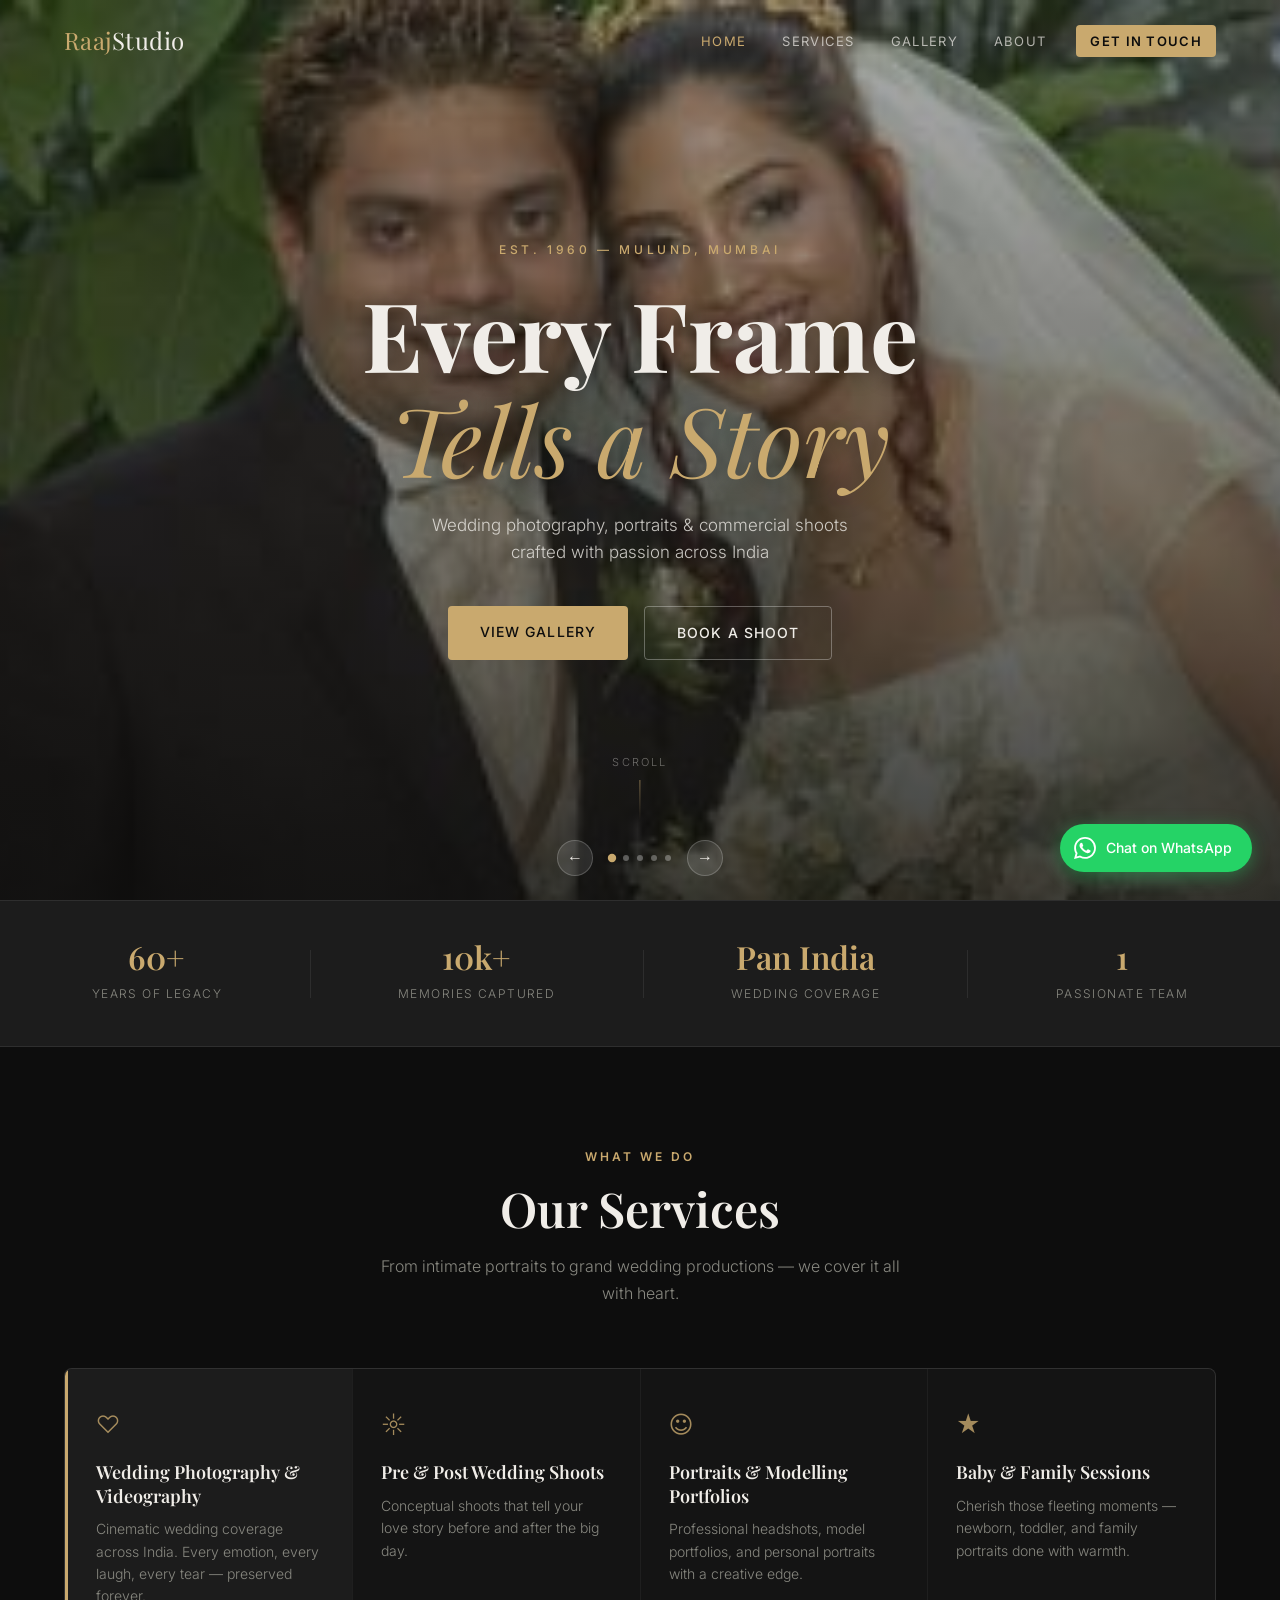
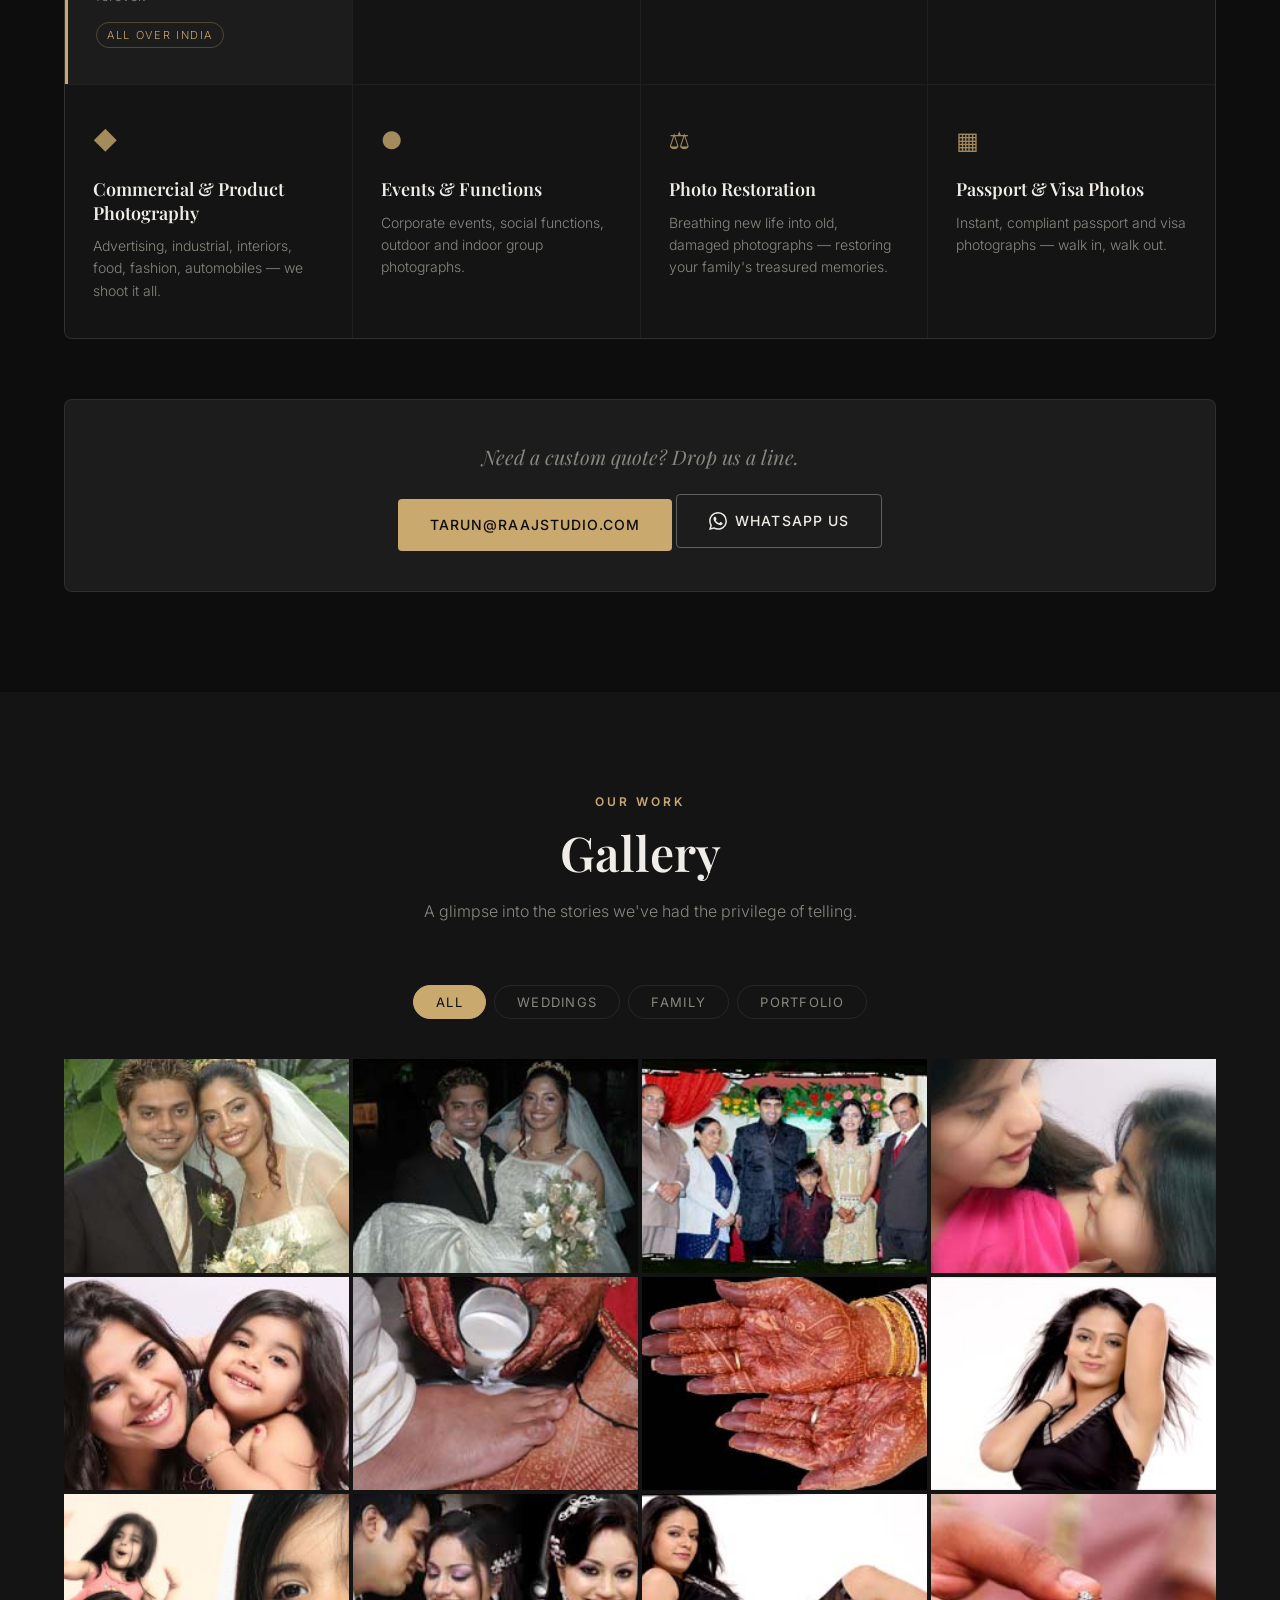
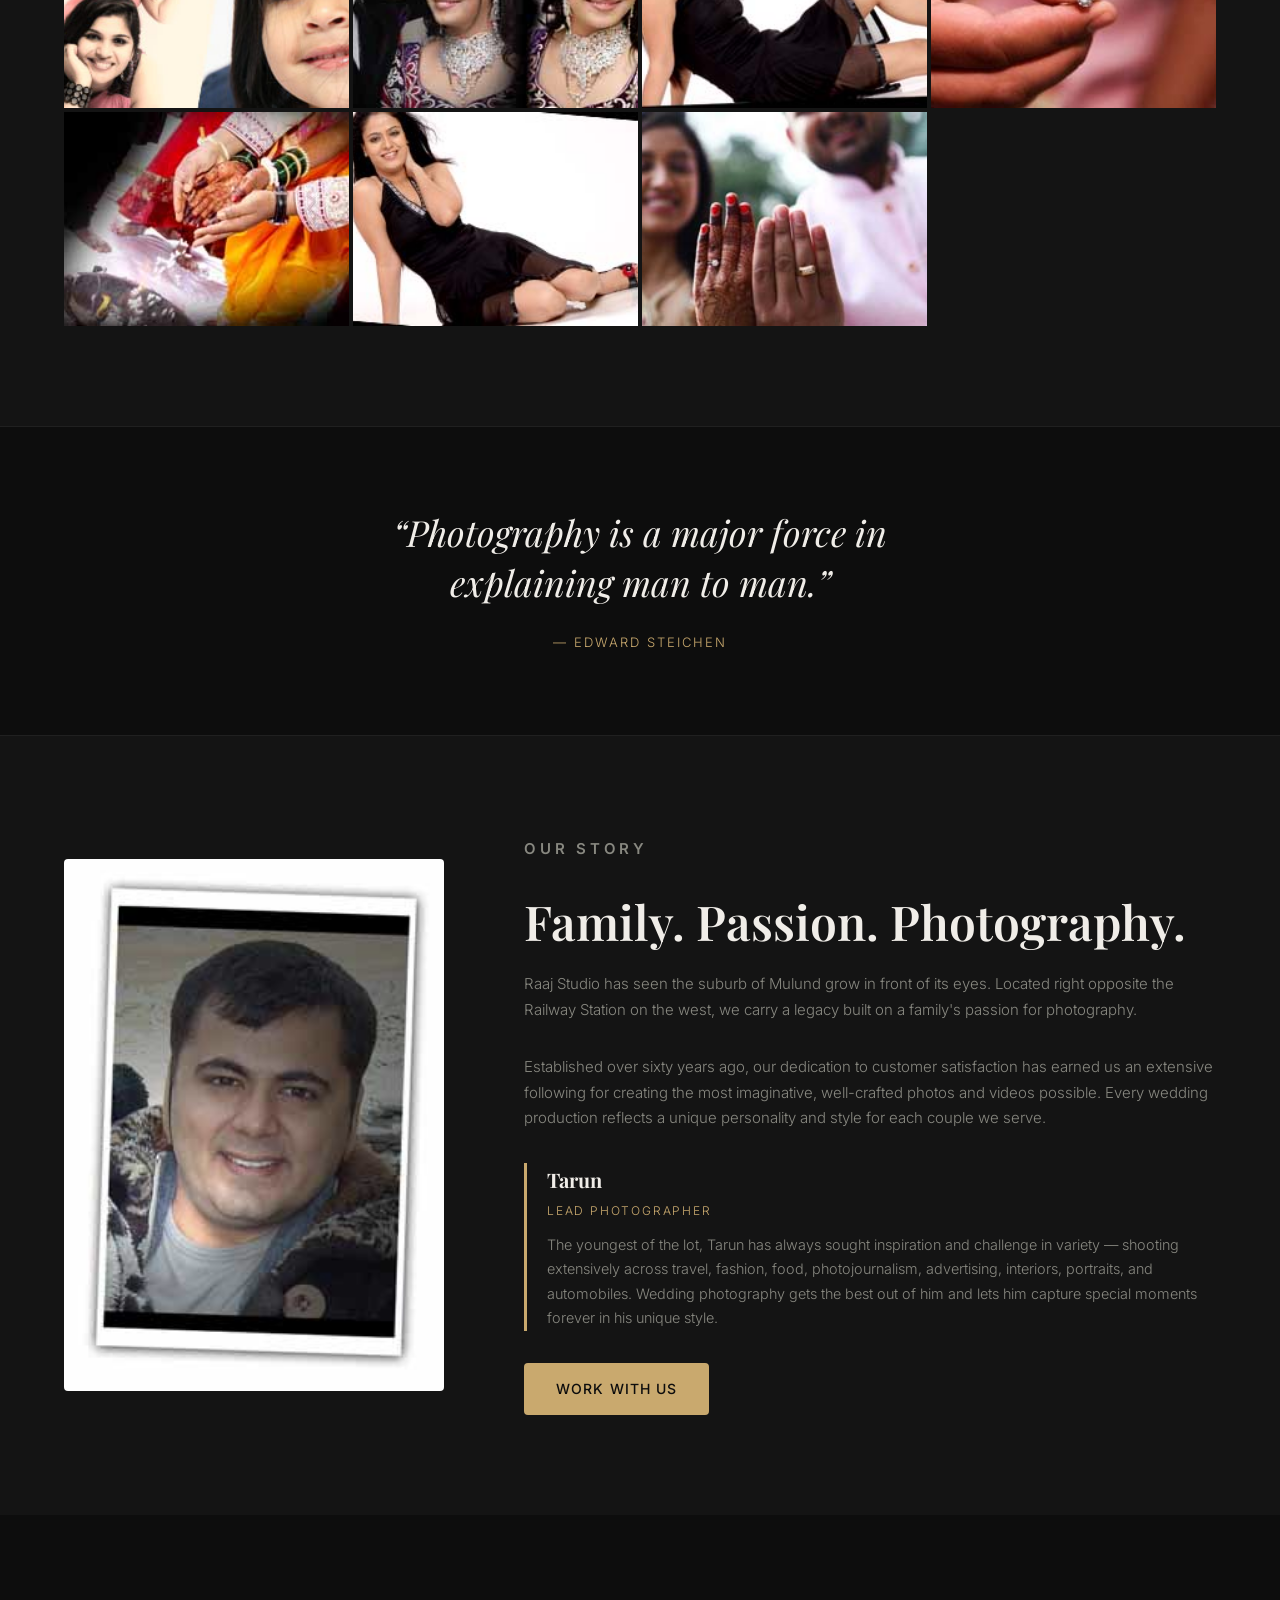
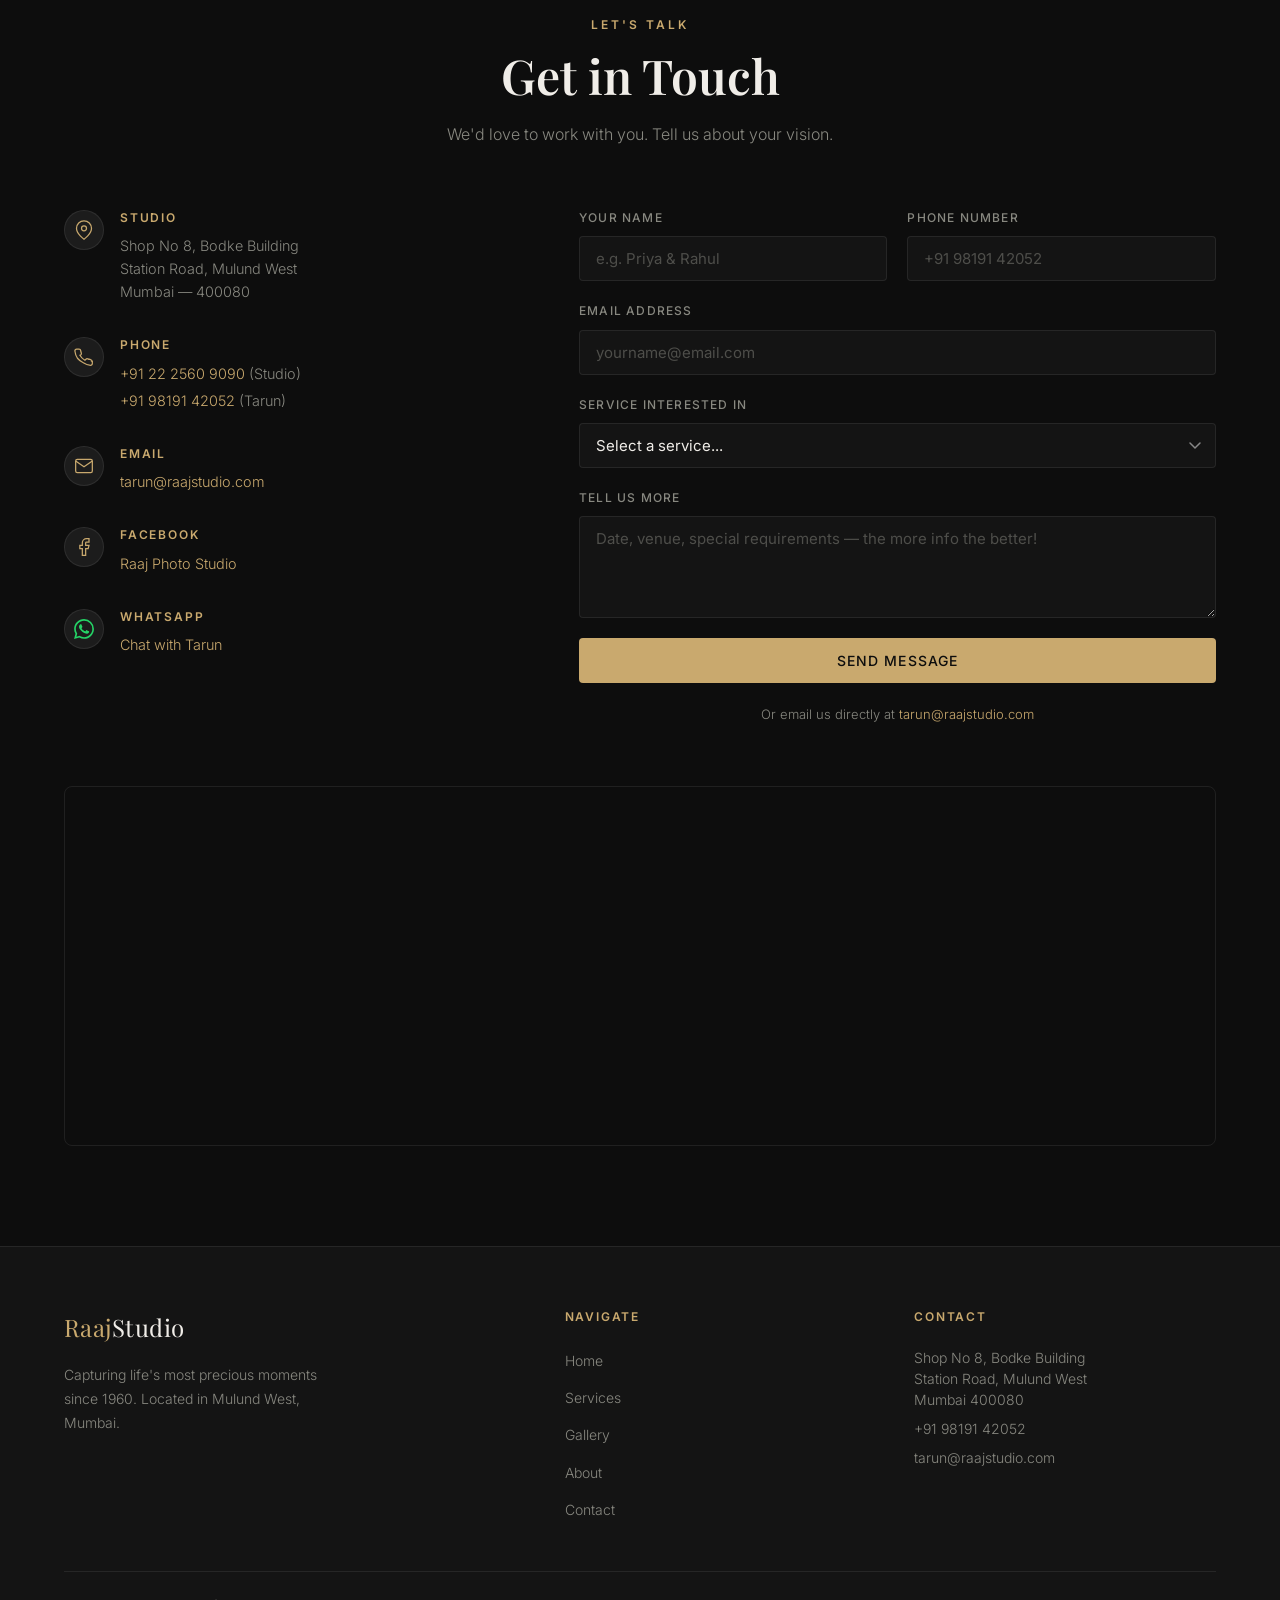
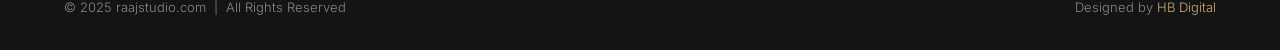
==== index.html @ b0e2dbf6 "Initial commit" ====
<!DOCTYPE html>
<html lang="en">
<head>
  <meta charset="UTF-8">
  <meta name="viewport" content="width=device-width, initial-scale=1.0">
  <title>Raaj Studio — Photography & Videography, Mumbai</title>
  <meta name="description" content="Raaj Photo Studio — Mumbai's trusted photography studio since 1960. Wedding photography, portraits, commercial shoots, and more. Located in Mulund West.">
  <link rel="preconnect" href="https://fonts.googleapis.com">
  <link rel="preconnect" href="https://fonts.gstatic.com" crossorigin>
  <link href="https://fonts.googleapis.com/css2?family=Playfair+Display:ital,wght@0,400;0,600;0,700;1,400&family=Inter:wght@300;400;500;600&display=swap" rel="stylesheet">
  <link rel="stylesheet" href="style.css">
  <style>
    .wa-float {
      position: fixed;
      bottom: 28px;
      right: 28px;
      z-index: 9999;
      display: flex;
      align-items: center;
      gap: 10px;
      background: #25D366;
      color: #fff;
      text-decoration: none;
      border-radius: 50px;
      padding: 12px 20px 12px 14px;
      box-shadow: 0 4px 18px rgba(37,211,102,0.4);
      font-family: 'Inter', sans-serif;
      font-size: 14px;
      font-weight: 500;
      transition: transform 0.2s ease, box-shadow 0.2s ease;
    }
    .wa-float:hover {
      transform: translateY(-3px);
      box-shadow: 0 8px 24px rgba(37,211,102,0.5);
      color: #fff;
    }
    .wa-float svg { flex-shrink: 0; }
    @media (max-width: 480px) {
      .wa-float span { display: none; }
      .wa-float { padding: 14px; border-radius: 50%; }
    }
  </style>
</head>
<body>

  <!-- NAV -->
  <nav id="navbar">
    <div class="nav-inner">
      <a href="#home" class="nav-logo">
        <span class="logo-raaj">Raaj</span><span class="logo-studio">Studio</span>
      </a>
      <button class="nav-toggle" id="navToggle" aria-label="Toggle menu">
        <span></span><span></span><span></span>
      </button>
      <ul class="nav-links" id="navLinks">
        <li><a href="#home" class="nav-link">Home</a></li>
        <li><a href="#services" class="nav-link">Services</a></li>
        <li><a href="#gallery" class="nav-link">Gallery</a></li>
        <li><a href="#about" class="nav-link">About</a></li>
        <li><a href="#contact" class="nav-link nav-cta">Get in Touch</a></li>
      </ul>
    </div>
  </nav>

  <!-- HERO -->
  <section id="home" class="hero">
    <div class="hero-slides">
      <div class="hero-slide active" style="background-image: url('./images/pics/w1.jpg')"></div>
      <div class="hero-slide" style="background-image: url('./images/pics/w4.jpg')"></div>
      <div class="hero-slide" style="background-image: url('./images/pics/w7.jpg')"></div>
      <div class="hero-slide" style="background-image: url('./images/pics/f1.jpg')"></div>
      <div class="hero-slide" style="background-image: url('./images/pics/p1.jpg')"></div>
    </div>
    <div class="hero-overlay"></div>
    <div class="hero-content">
      <p class="hero-tagline">Est. 1960 &mdash; Mulund, Mumbai</p>
      <h1 class="hero-title">Every Frame<br><em>Tells a Story</em></h1>
      <p class="hero-sub">Wedding photography, portraits &amp; commercial shoots<br>crafted with passion across India</p>
      <div class="hero-actions">
        <a href="#gallery" class="btn btn-primary">View Gallery</a>
        <a href="https://wa.me/919819142052?text=Hi%20Raaj%20Studio!%20I%27d%20like%20to%20book%20a%20shoot." class="btn btn-outline" target="_blank" rel="noopener">Book a Shoot</a>
      </div>
    </div>
    <div class="hero-scroll-hint">
      <span>Scroll</span>
      <div class="scroll-line"></div>
    </div>
    <div class="hero-nav">
      <button class="hero-prev" id="heroPrev" aria-label="Previous slide">&#8592;</button>
      <div class="hero-dots" id="heroDots"></div>
      <button class="hero-next" id="heroNext" aria-label="Next slide">&#8594;</button>
    </div>
  </section>

  <!-- INTRO STRIP -->
  <section class="intro-strip">
    <div class="container">
      <div class="intro-grid">
        <div class="intro-stat">
          <span class="stat-num">60+</span>
          <span class="stat-label">Years of Legacy</span>
        </div>
        <div class="intro-divider"></div>
        <div class="intro-stat">
          <span class="stat-num">10k+</span>
          <span class="stat-label">Memories Captured</span>
        </div>
        <div class="intro-divider"></div>
        <div class="intro-stat">
          <span class="stat-num">Pan India</span>
          <span class="stat-label">Wedding Coverage</span>
        </div>
        <div class="intro-divider"></div>
        <div class="intro-stat">
          <span class="stat-num">1</span>
          <span class="stat-label">Passionate Team</span>
        </div>
      </div>
    </div>
  </section>

  <!-- SERVICES -->
  <section id="services" class="section services">
    <div class="container">
      <div class="section-header">
        <p class="section-eyebrow">What We Do</p>
        <h2 class="section-title">Our Services</h2>
        <p class="section-sub">From intimate portraits to grand wedding productions — we cover it all with heart.</p>
      </div>
      <div class="services-grid">
        <div class="service-card featured">
          <div class="service-icon">&#9825;</div>
          <h3>Wedding Photography &amp; Videography</h3>
          <p>Cinematic wedding coverage across India. Every emotion, every laugh, every tear — preserved forever.</p>
          <span class="service-tag">All over India</span>
        </div>
        <div class="service-card">
          <div class="service-icon">&#9788;</div>
          <h3>Pre &amp; Post Wedding Shoots</h3>
          <p>Conceptual shoots that tell your love story before and after the big day.</p>
        </div>
        <div class="service-card">
          <div class="service-icon">&#9786;</div>
          <h3>Portraits &amp; Modelling Portfolios</h3>
          <p>Professional headshots, model portfolios, and personal portraits with a creative edge.</p>
        </div>
        <div class="service-card">
          <div class="service-icon">&#9733;</div>
          <h3>Baby &amp; Family Sessions</h3>
          <p>Cherish those fleeting moments — newborn, toddler, and family portraits done with warmth.</p>
        </div>
        <div class="service-card">
          <div class="service-icon">&#9670;</div>
          <h3>Commercial &amp; Product Photography</h3>
          <p>Advertising, industrial, interiors, food, fashion, automobiles — we shoot it all.</p>
        </div>
        <div class="service-card">
          <div class="service-icon">&#9679;</div>
          <h3>Events &amp; Functions</h3>
          <p>Corporate events, social functions, outdoor and indoor group photographs.</p>
        </div>
        <div class="service-card">
          <div class="service-icon">&#9878;</div>
          <h3>Photo Restoration</h3>
          <p>Breathing new life into old, damaged photographs — restoring your family's treasured memories.</p>
        </div>
        <div class="service-card">
          <div class="service-icon">&#9638;</div>
          <h3>Passport &amp; Visa Photos</h3>
          <p>Instant, compliant passport and visa photographs — walk in, walk out.</p>
        </div>
      </div>
      <div class="services-cta">
        <p>Need a custom quote? Drop us a line.</p>
        <a href="mailto:tarun@raajstudio.com" class="btn btn-primary">tarun@raajstudio.com</a>
        <a href="https://wa.me/919819142052?text=Hi%20Raaj%20Studio!%20I%27d%20like%20to%20enquire%20about%20your%20photography%20services." class="btn btn-outline" target="_blank" rel="noopener" style="display:inline-flex;align-items:center;gap:8px;">
          <svg width="18" height="18" viewBox="0 0 24 24" fill="currentColor"><path d="M17.472 14.382c-.297-.149-1.758-.867-2.03-.967-.273-.099-.471-.148-.67.15-.197.297-.767.966-.94 1.164-.173.199-.347.223-.644.075-.297-.15-1.255-.463-2.39-1.475-.883-.788-1.48-1.761-1.653-2.059-.173-.297-.018-.458.13-.606.134-.133.298-.347.446-.52.149-.174.198-.298.298-.497.099-.198.05-.371-.025-.52-.075-.149-.669-1.612-.916-2.207-.242-.579-.487-.5-.669-.51-.173-.008-.371-.01-.57-.01-.198 0-.52.074-.792.372-.272.297-1.04 1.016-1.04 2.479 0 1.462 1.065 2.875 1.213 3.074.149.198 2.096 3.2 5.077 4.487.709.306 1.262.489 1.694.625.712.227 1.36.195 1.871.118.571-.085 1.758-.719 2.006-1.413.248-.694.248-1.289.173-1.413-.074-.124-.272-.198-.57-.347m-5.421 7.403h-.004a9.87 9.87 0 0 1-5.031-1.378l-.361-.214-3.741.982.998-3.648-.235-.374a9.86 9.86 0 0 1-1.51-5.26c.001-5.45 4.436-9.884 9.888-9.884 2.64 0 5.122 1.03 6.988 2.898a9.825 9.825 0 0 1 2.893 6.994c-.003 5.45-4.437 9.884-9.885 9.884m8.413-18.297A11.815 11.815 0 0 0 12.05 0C5.495 0 .16 5.335.157 11.892c0 2.096.547 4.142 1.588 5.945L.057 24l6.305-1.654a11.882 11.882 0 0 0 5.683 1.448h.005c6.554 0 11.89-5.335 11.893-11.893a11.821 11.821 0 0 0-3.48-8.413Z"/></svg>
          WhatsApp Us
        </a>
      </div>
    </div>
  </section>

  <!-- GALLERY -->
  <section id="gallery" class="section gallery">
    <div class="container">
      <div class="section-header">
        <p class="section-eyebrow">Our Work</p>
        <h2 class="section-title">Gallery</h2>
        <p class="section-sub">A glimpse into the stories we've had the privilege of telling.</p>
      </div>
      <div class="gallery-filters">
        <button class="filter-btn active" data-filter="all">All</button>
        <button class="filter-btn" data-filter="wedding">Weddings</button>
        <button class="filter-btn" data-filter="family">Family</button>
        <button class="filter-btn" data-filter="portfolio">Portfolio</button>
      </div>
      <div class="gallery-grid" id="galleryGrid">
        <div class="gallery-item" data-category="wedding">
          <img src="./images/pics/w1.jpg" alt="Wedding Photography" loading="lazy">
          <div class="gallery-overlay"><span>Wedding Photography</span></div>
        </div>
        <div class="gallery-item" data-category="wedding">
          <img src="./images/pics/w2.jpg" alt="Wedding Photography" loading="lazy">
          <div class="gallery-overlay"><span>Wedding Photography</span></div>
        </div>
        <div class="gallery-item" data-category="wedding">
          <img src="./images/pics/w3.jpg" alt="Wedding Photography" loading="lazy">
          <div class="gallery-overlay"><span>Wedding Photography</span></div>
        </div>
        <div class="gallery-item" data-category="family">
          <img src="./images/pics/f1.jpg" alt="Family Session" loading="lazy">
          <div class="gallery-overlay"><span>Family Session</span></div>
        </div>
        <div class="gallery-item" data-category="family">
          <img src="./images/pics/f2.jpg" alt="Family Session" loading="lazy">
          <div class="gallery-overlay"><span>Family Session</span></div>
        </div>
        <div class="gallery-item" data-category="wedding">
          <img src="./images/pics/w4.jpg" alt="Wedding Photography" loading="lazy">
          <div class="gallery-overlay"><span>Wedding Photography</span></div>
        </div>
        <div class="gallery-item" data-category="wedding">
          <img src="./images/pics/w5.jpg" alt="Wedding Photography" loading="lazy">
          <div class="gallery-overlay"><span>Wedding Photography</span></div>
        </div>
        <div class="gallery-item" data-category="portfolio">
          <img src="./images/pics/p1.jpg" alt="Portfolio" loading="lazy">
          <div class="gallery-overlay"><span>Portfolio</span></div>
        </div>
        <div class="gallery-item" data-category="family">
          <img src="./images/pics/f3.jpg" alt="Family Session" loading="lazy">
          <div class="gallery-overlay"><span>Family Session</span></div>
        </div>
        <div class="gallery-item" data-category="wedding">
          <img src="./images/pics/w6.jpg" alt="Wedding Photography" loading="lazy">
          <div class="gallery-overlay"><span>Wedding Photography</span></div>
        </div>
        <div class="gallery-item" data-category="portfolio">
          <img src="./images/pics/p2.jpg" alt="Portfolio" loading="lazy">
          <div class="gallery-overlay"><span>Portfolio</span></div>
        </div>
        <div class="gallery-item" data-category="wedding">
          <img src="./images/pics/w7.jpg" alt="Wedding Photography" loading="lazy">
          <div class="gallery-overlay"><span>Wedding Photography</span></div>
        </div>
        <div class="gallery-item" data-category="wedding">
          <img src="./images/pics/w8.jpg" alt="Wedding Photography" loading="lazy">
          <div class="gallery-overlay"><span>Wedding Photography</span></div>
        </div>
        <div class="gallery-item" data-category="portfolio">
          <img src="./images/pics/p3.jpg" alt="Portfolio" loading="lazy">
          <div class="gallery-overlay"><span>Portfolio</span></div>
        </div>
        <div class="gallery-item" data-category="wedding">
          <img src="./images/pics/w9.jpg" alt="Wedding Photography" loading="lazy">
          <div class="gallery-overlay"><span>Wedding Photography</span></div>
        </div>
      </div>
    </div>
  </section>

  <!-- QUOTE BANNER -->
  <section class="quote-banner">
    <div class="container">
      <blockquote>
        <p>&ldquo;Photography is a major force in explaining man to man.&rdquo;</p>
        <cite>&mdash; Edward Steichen</cite>
      </blockquote>
    </div>
  </section>

  <!-- ABOUT -->
  <section id="about" class="section about">
    <div class="container">
      <div class="about-grid">
        <div class="about-image-wrap">
          <img src="./images/tarun.jpg" alt="Tarun — Photographer at Raaj Studio" class="about-photo">
         <!-- <div class="about-badge">Since 1960</div> -->
        </div>
        <div class="about-content">
          <p class="section-eyebrow">Our Story</p>
          <h2 class="section-title">Family. Passion. Photography.</h2>
          <p class="about-lead">Raaj Studio has seen the suburb of Mulund grow in front of its eyes. Located right opposite the Railway Station on the west, we carry a legacy built on a family's passion for photography.</p>
          <p>Established over sixty years ago, our dedication to customer satisfaction has earned us an extensive following for creating the most imaginative, well-crafted photos and videos possible. Every wedding production reflects a unique personality and style for each couple we serve.</p>
          <div class="about-person">
            <h3>Tarun</h3>
            <p class="about-role">Lead Photographer</p>
            <p>The youngest of the lot, Tarun has always sought inspiration and challenge in variety — shooting extensively across travel, fashion, food, photojournalism, advertising, interiors, portraits, and automobiles. Wedding photography gets the best out of him and lets him capture special moments forever in his unique style.</p>
          </div>
          <a href="#contact" class="btn btn-primary">Work With Us</a>
        </div>
      </div>
    </div>
  </section>

  <!-- CONTACT -->
  <section id="contact" class="section contact">
    <div class="container">
      <div class="section-header">
        <p class="section-eyebrow">Let's Talk</p>
        <h2 class="section-title">Get in Touch</h2>
        <p class="section-sub">We'd love to work with you. Tell us about your vision.</p>
      </div>
      <div class="contact-grid">
        <div class="contact-info">
          <div class="contact-item">
            <div class="contact-icon">
              <svg width="20" height="20" viewBox="0 0 24 24" fill="none" stroke="currentColor" stroke-width="1.5"><path d="M21 10c0 7-9 13-9 13s-9-6-9-13a9 9 0 0 1 18 0z"/><circle cx="12" cy="10" r="3"/></svg>
            </div>
            <div>
              <h4>Studio</h4>
              <p>Shop No 8, Bodke Building<br>Station Road, Mulund West<br>Mumbai &mdash; 400080</p>
            </div>
          </div>
          <div class="contact-item">
            <div class="contact-icon">
              <svg width="20" height="20" viewBox="0 0 24 24" fill="none" stroke="currentColor" stroke-width="1.5"><path d="M22 16.92v3a2 2 0 0 1-2.18 2 19.79 19.79 0 0 1-8.63-3.07A19.5 19.5 0 0 1 4.14 13.5a19.79 19.79 0 0 1-3.07-8.67A2 2 0 0 1 3.05 2.69h3a2 2 0 0 1 2 1.72 12.84 12.84 0 0 0 .7 2.81 2 2 0 0 1-.45 2.11L7.09 9.91a16 16 0 0 0 6 6l1.27-1.27a2 2 0 0 1 2.11-.45 12.84 12.84 0 0 0 2.81.7A2 2 0 0 1 21 16.92z"/></svg>
            </div>
            <div>
              <h4>Phone</h4>
              <p><a href="tel:+912225609090">+91 22 2560 9090</a> (Studio)</p>
              <p><a href="tel:+919819142052">+91 98191 42052</a> (Tarun)</p>
            </div>
          </div>
          <div class="contact-item">
            <div class="contact-icon">
              <svg width="20" height="20" viewBox="0 0 24 24" fill="none" stroke="currentColor" stroke-width="1.5"><path d="M4 4h16c1.1 0 2 .9 2 2v12c0 1.1-.9 2-2 2H4c-1.1 0-2-.9-2-2V6c0-1.1.9-2 2-2z"/><polyline points="22,6 12,13 2,6"/></svg>
            </div>
            <div>
              <h4>Email</h4>
              <p><a href="mailto:tarun@raajstudio.com">tarun@raajstudio.com</a></p>
            </div>
          </div>
          <div class="contact-item">
            <div class="contact-icon">
              <svg width="20" height="20" viewBox="0 0 24 24" fill="none" stroke="currentColor" stroke-width="1.5"><path d="M18 2h-3a5 5 0 0 0-5 5v3H7v4h3v8h4v-8h3l1-4h-4V7a1 1 0 0 1 1-1h3z"/></svg>
            </div>
            <div>
              <h4>Facebook</h4>
              <p><a href="https://www.facebook.com/pages/Raaj-Photo-Studio/147348845333962" target="_blank" rel="noopener">Raaj Photo Studio</a></p>
            </div>
          </div>
          <div class="contact-item">
            <div class="contact-icon">
              <svg width="20" height="20" viewBox="0 0 24 24" fill="#25D366"><path d="M17.472 14.382c-.297-.149-1.758-.867-2.03-.967-.273-.099-.471-.148-.67.15-.197.297-.767.966-.94 1.164-.173.199-.347.223-.644.075-.297-.15-1.255-.463-2.39-1.475-.883-.788-1.48-1.761-1.653-2.059-.173-.297-.018-.458.13-.606.134-.133.298-.347.446-.52.149-.174.198-.298.298-.497.099-.198.05-.371-.025-.52-.075-.149-.669-1.612-.916-2.207-.242-.579-.487-.5-.669-.51-.173-.008-.371-.01-.57-.01-.198 0-.52.074-.792.372-.272.297-1.04 1.016-1.04 2.479 0 1.462 1.065 2.875 1.213 3.074.149.198 2.096 3.2 5.077 4.487.709.306 1.262.489 1.694.625.712.227 1.36.195 1.871.118.571-.085 1.758-.719 2.006-1.413.248-.694.248-1.289.173-1.413-.074-.124-.272-.198-.57-.347m-5.421 7.403h-.004a9.87 9.87 0 0 1-5.031-1.378l-.361-.214-3.741.982.998-3.648-.235-.374a9.86 9.86 0 0 1-1.51-5.26c.001-5.45 4.436-9.884 9.888-9.884 2.64 0 5.122 1.03 6.988 2.898a9.825 9.825 0 0 1 2.893 6.994c-.003 5.45-4.437 9.884-9.885 9.884m8.413-18.297A11.815 11.815 0 0 0 12.05 0C5.495 0 .16 5.335.157 11.892c0 2.096.547 4.142 1.588 5.945L.057 24l6.305-1.654a11.882 11.882 0 0 0 5.683 1.448h.005c6.554 0 11.89-5.335 11.893-11.893a11.821 11.821 0 0 0-3.48-8.413Z"/></svg>
            </div>
            <div>
              <h4>WhatsApp</h4>
              <p><a href="https://wa.me/919819142052?text=Hi%20Raaj%20Studio!%20I%27d%20like%20to%20enquire%20about%20your%20photography%20services." target="_blank" rel="noopener">Chat with Tarun</a></p>
            </div>
          </div>
        </div>
        <div class="contact-form-wrap">
          <form class="contact-form" id="contactForm" action="https://formspree.io/f/xqeyjlkl" method="POST">
            <div class="form-row">
              <div class="form-group">
                <label for="name">Your Name</label>
                <input type="text" id="name" name="name" placeholder="e.g. Priya &amp; Rahul" required>
              </div>
              <div class="form-group">
                <label for="phone">Phone Number</label>
                <input type="tel" id="phone" name="phone" placeholder="+91 98191 42052">
              </div>
            </div>
            <div class="form-group">
              <label for="email">Email Address</label>
              <input type="email" id="email" name="email" placeholder="yourname@email.com" required>
            </div>
            <div class="form-group">
              <label for="service">Service Interested In</label>
              <select id="service" name="service">
                <option value="">Select a service...</option>
                <option>Wedding Photography &amp; Videography</option>
                <option>Pre / Post Wedding Shoot</option>
                <option>Portraits &amp; Modelling Portfolio</option>
                <option>Baby &amp; Family Session</option>
                <option>Commercial / Product Photography</option>
                <option>Event &amp; Function Photography</option>
                <option>Photo Restoration</option>
                <option>Passport &amp; Visa Photos</option>
                <option>Other</option>
              </select>
            </div>
            <div class="form-group">
              <label for="message">Tell Us More</label>
              <textarea id="message" name="message" rows="4" placeholder="Date, venue, special requirements — the more info the better!"></textarea>
            </div>
            <button type="submit" class="btn btn-primary btn-full">Send Message</button>
            <p class="form-note">Or email us directly at <a href="mailto:tarun@raajstudio.com">tarun@raajstudio.com</a></p>
          </form>
        </div>
      </div>
      <div class="map-wrap">
        <iframe
          title="Raaj Photo Studio Location"
          src="https://maps.google.com/maps?q=Raaj+Photo+Studio,+Mulund+West,+Mumbai&output=embed"
          width="100%" height="350" style="border:0;" allowfullscreen="" loading="lazy">
        </iframe>
      </div>
    </div>
  </section>

  <!-- FOOTER -->
  <footer class="footer">
    <div class="container">
      <div class="footer-grid">
        <div class="footer-brand">
          <a href="#home" class="nav-logo">
            <span class="logo-raaj">Raaj</span><span class="logo-studio">Studio</span>
          </a>
          <p>Capturing life's most precious moments since 1960. Located in Mulund West, Mumbai.</p>
        </div>
        <div class="footer-links">
          <h4>Navigate</h4>
          <ul>
            <li><a href="#home">Home</a></li>
            <li><a href="#services">Services</a></li>
            <li><a href="#gallery">Gallery</a></li>
            <li><a href="#about">About</a></li>
            <li><a href="#contact">Contact</a></li>
          </ul>
        </div>
        <div class="footer-contact">
          <h4>Contact</h4>
          <p>Shop No 8, Bodke Building<br>Station Road, Mulund West<br>Mumbai 400080</p>
          <p><a href="tel:+919819142052">+91 98191 42052</a></p>
          <p><a href="mailto:tarun@raajstudio.com">tarun@raajstudio.com</a></p>
        </div>
      </div>
      <div class="footer-bottom">
        <p>&copy; 2025 raajstudio.com &nbsp;|&nbsp; All Rights Reserved</p>
        <p>Designed by <a href="https://hbdigital.in" target="_blank" rel="noopener">HB Digital</a></p>
      </div>
    </div>
  </footer>

  <!-- LIGHTBOX -->
  <div class="lightbox" id="lightbox">
    <button class="lightbox-close" id="lightboxClose">&times;</button>
    <button class="lightbox-prev" id="lightboxPrev">&#8592;</button>
    <button class="lightbox-next" id="lightboxNext">&#8594;</button>
    <div class="lightbox-content">
      <img src="" alt="" id="lightboxImg">
      <p class="lightbox-caption" id="lightboxCaption"></p>
    </div>
  </div>

  <!-- WHATSAPP FLOAT -->
  <a href="https://wa.me/919819142052?text=Hi%20Raaj%20Studio!%20I%27d%20like%20to%20enquire%20about%20your%20photography%20services." class="wa-float" target="_blank" rel="noopener" aria-label="Chat on WhatsApp">
    <svg width="22" height="22" viewBox="0 0 24 24" fill="white"><path d="M17.472 14.382c-.297-.149-1.758-.867-2.03-.967-.273-.099-.471-.148-.67.15-.197.297-.767.966-.94 1.164-.173.199-.347.223-.644.075-.297-.15-1.255-.463-2.39-1.475-.883-.788-1.48-1.761-1.653-2.059-.173-.297-.018-.458.13-.606.134-.133.298-.347.446-.52.149-.174.198-.298.298-.497.099-.198.05-.371-.025-.52-.075-.149-.669-1.612-.916-2.207-.242-.579-.487-.5-.669-.51-.173-.008-.371-.01-.57-.01-.198 0-.52.074-.792.372-.272.297-1.04 1.016-1.04 2.479 0 1.462 1.065 2.875 1.213 3.074.149.198 2.096 3.2 5.077 4.487.709.306 1.262.489 1.694.625.712.227 1.36.195 1.871.118.571-.085 1.758-.719 2.006-1.413.248-.694.248-1.289.173-1.413-.074-.124-.272-.198-.57-.347m-5.421 7.403h-.004a9.87 9.87 0 0 1-5.031-1.378l-.361-.214-3.741.982.998-3.648-.235-.374a9.86 9.86 0 0 1-1.51-5.26c.001-5.45 4.436-9.884 9.888-9.884 2.64 0 5.122 1.03 6.988 2.898a9.825 9.825 0 0 1 2.893 6.994c-.003 5.45-4.437 9.884-9.885 9.884m8.413-18.297A11.815 11.815 0 0 0 12.05 0C5.495 0 .16 5.335.157 11.892c0 2.096.547 4.142 1.588 5.945L.057 24l6.305-1.654a11.882 11.882 0 0 0 5.683 1.448h.005c6.554 0 11.89-5.335 11.893-11.893a11.821 11.821 0 0 0-3.48-8.413Z"/></svg>
    <span>Chat on WhatsApp</span>
  </a>

  <script src="script.js"></script>
</body>
</html>
---- style.css ----
/* ============================================================
   RAAJ STUDIO — Redesign 2025
   Dark elegant theme with warm gold accents
   ============================================================ */

/* --- Reset & Base --- */
*, *::before, *::after { box-sizing: border-box; margin: 0; padding: 0; }

:root {
  --bg:        #0d0d0d;
  --bg2:       #141414;
  --bg3:       #1c1c1c;
  --gold:      #c9a96e;
  --gold-light:#e0c48a;
  --text:      #f0ede8;
  --text-muted:#888880;
  --border:    rgba(255,255,255,0.08);
  --radius:    4px;
  --ff-serif:  'Playfair Display', Georgia, serif;
  --ff-sans:   'Inter', system-ui, sans-serif;
  --transition: 0.3s ease;
}

html { scroll-behavior: smooth; font-size: 16px; }

body {
  background: var(--bg);
  color: var(--text);
  font-family: var(--ff-sans);
  font-weight: 300;
  line-height: 1.7;
  overflow-x: hidden;
}

img { display: block; max-width: 100%; height: auto; }
a   { color: var(--gold); text-decoration: none; transition: color var(--transition); }
a:hover { color: var(--gold-light); }

/* --- Utility --- */
.container { max-width: 1200px; margin: 0 auto; padding: 0 24px; }
.section    { padding: 100px 0; }

.section-header { text-align: center; margin-bottom: 60px; }
.section-eyebrow {
  font-family: var(--ff-sans);
  font-size: 0.75rem;
  font-weight: 600;
  letter-spacing: 0.25em;
  text-transform: uppercase;
  color: var(--gold);
  margin-bottom: 12px;
}
.section-title {
  font-family: var(--ff-serif);
  font-size: clamp(2rem, 4vw, 3rem);
  font-weight: 600;
  line-height: 1.2;
  margin-bottom: 16px;
}
.section-sub {
  font-size: 1rem;
  color: var(--text-muted);
  max-width: 520px;
  margin: 0 auto;
}

/* --- Buttons --- */
.btn {
  display: inline-block;
  padding: 14px 32px;
  font-family: var(--ff-sans);
  font-size: 0.875rem;
  font-weight: 500;
  letter-spacing: 0.08em;
  text-transform: uppercase;
  border-radius: var(--radius);
  cursor: pointer;
  transition: all var(--transition);
  border: none;
}
.btn-primary {
  background: var(--gold);
  color: #0d0d0d;
}
.btn-primary:hover {
  background: var(--gold-light);
  color: #0d0d0d;
  transform: translateY(-2px);
  box-shadow: 0 8px 24px rgba(201,169,110,0.25);
}
.btn-outline {
  background: transparent;
  color: var(--text);
  border: 1px solid rgba(255,255,255,0.3);
}
.btn-outline:hover {
  border-color: var(--gold);
  color: var(--gold);
  transform: translateY(-2px);
}
.btn-full { width: 100%; text-align: center; }

/* ============================================================
   NAVBAR
   ============================================================ */
#navbar {
  position: fixed;
  top: 0; left: 0; right: 0;
  z-index: 1000;
  padding: 20px 0;
  transition: background var(--transition), padding var(--transition), box-shadow var(--transition);
}
#navbar.scrolled {
  background: rgba(13,13,13,0.97);
  padding: 14px 0;
  box-shadow: 0 2px 40px rgba(0,0,0,0.5);
  backdrop-filter: blur(10px);
}
.nav-inner {
  max-width: 1200px;
  margin: 0 auto;
  padding: 0 24px;
  display: flex;
  align-items: center;
  justify-content: space-between;
}
.nav-logo {
  font-family: var(--ff-serif);
  font-size: 1.5rem;
  letter-spacing: 0.02em;
  color: var(--text);
}
.nav-logo:hover { color: var(--text); }
.logo-raaj  { color: var(--gold); }
.logo-studio { color: var(--text); font-weight: 300; }

.nav-links {
  display: flex;
  gap: 8px;
  list-style: none;
  align-items: center;
}
.nav-link {
  font-size: 0.8125rem;
  font-weight: 400;
  letter-spacing: 0.1em;
  text-transform: uppercase;
  color: rgba(240,237,232,0.7);
  padding: 8px 14px;
  border-radius: var(--radius);
  transition: color var(--transition);
}
.nav-link:hover { color: var(--text); }
.nav-link.active { color: var(--gold); }

.nav-cta {
  background: var(--gold) !important;
  color: #0d0d0d !important;
  font-weight: 600 !important;
  margin-left: 8px;
}
.nav-cta:hover {
  background: var(--gold-light) !important;
  color: #0d0d0d !important;
}

.nav-toggle {
  display: none;
  flex-direction: column;
  gap: 5px;
  background: none;
  border: none;
  cursor: pointer;
  padding: 4px;
}
.nav-toggle span {
  display: block;
  width: 24px; height: 2px;
  background: var(--text);
  transition: all var(--transition);
}

/* ============================================================
   HERO
   ============================================================ */
.hero {
  position: relative;
  height: 100vh;
  min-height: 600px;
  overflow: hidden;
  display: flex;
  align-items: center;
  justify-content: center;
}

.hero-slides { position: absolute; inset: 0; }
.hero-slide {
  position: absolute;
  inset: 0;
  background-size: cover;
  background-position: center;
  opacity: 0;
  transition: opacity 1.2s ease;
}
.hero-slide.active { opacity: 1; }

.hero-overlay {
  position: absolute;
  inset: 0;
  background: linear-gradient(
    to bottom,
    rgba(13,13,13,0.35) 0%,
    rgba(13,13,13,0.5) 50%,
    rgba(13,13,13,0.8) 100%
  );
}

.hero-content {
  position: relative;
  z-index: 2;
  text-align: center;
  max-width: 720px;
  padding: 0 24px;
}
.hero-tagline {
  font-size: 0.75rem;
  font-weight: 500;
  letter-spacing: 0.3em;
  text-transform: uppercase;
  color: var(--gold);
  margin-bottom: 20px;
}
.hero-title {
  font-family: var(--ff-serif);
  font-size: clamp(3rem, 8vw, 6rem);
  font-weight: 700;
  line-height: 1.1;
  margin-bottom: 20px;
  text-shadow: 0 2px 20px rgba(0,0,0,0.4);
}
.hero-title em {
  font-style: italic;
  color: var(--gold);
  font-weight: 400;
}
.hero-sub {
  font-size: 1.0625rem;
  color: rgba(240,237,232,0.8);
  margin-bottom: 40px;
  line-height: 1.6;
}
.hero-actions { display: flex; gap: 16px; justify-content: center; flex-wrap: wrap; }

.hero-scroll-hint {
  position: absolute;
  bottom: 80px;
  left: 50%;
  transform: translateX(-50%);
  z-index: 2;
  display: flex;
  flex-direction: column;
  align-items: center;
  gap: 8px;
  color: rgba(240,237,232,0.4);
  font-size: 0.6875rem;
  letter-spacing: 0.2em;
  text-transform: uppercase;
}
.scroll-line {
  width: 1px; height: 40px;
  background: linear-gradient(to bottom, rgba(201,169,110,0.6), transparent);
  animation: scrollPulse 2s ease-in-out infinite;
}
@keyframes scrollPulse {
  0%, 100% { opacity: 0.4; transform: scaleY(1); }
  50%       { opacity: 1;   transform: scaleY(1.2); }
}

.hero-nav {
  position: absolute;
  bottom: 24px;
  left: 50%;
  transform: translateX(-50%);
  z-index: 2;
  display: flex;
  align-items: center;
  gap: 16px;
}
.hero-prev, .hero-next {
  background: rgba(255,255,255,0.1);
  border: 1px solid rgba(255,255,255,0.2);
  color: var(--text);
  width: 36px; height: 36px;
  border-radius: 50%;
  cursor: pointer;
  font-size: 1rem;
  transition: all var(--transition);
  display: flex; align-items: center; justify-content: center;
}
.hero-prev:hover, .hero-next:hover {
  background: var(--gold);
  border-color: var(--gold);
  color: #0d0d0d;
}
.hero-dots { display: flex; gap: 8px; }
.hero-dot {
  width: 6px; height: 6px;
  border-radius: 50%;
  background: rgba(255,255,255,0.3);
  cursor: pointer;
  transition: all var(--transition);
  border: none;
}
.hero-dot.active {
  background: var(--gold);
  transform: scale(1.4);
}

/* ============================================================
   INTRO STRIP
   ============================================================ */
.intro-strip {
  background: var(--bg3);
  border-top: 1px solid var(--border);
  border-bottom: 1px solid var(--border);
  padding: 40px 0;
}
.intro-grid {
  display: flex;
  align-items: center;
  justify-content: space-around;
  flex-wrap: wrap;
  gap: 32px;
}
.intro-divider {
  width: 1px; height: 48px;
  background: var(--border);
}
.intro-stat { text-align: center; }
.stat-num {
  display: block;
  font-family: var(--ff-serif);
  font-size: 2rem;
  font-weight: 600;
  color: var(--gold);
  line-height: 1;
  margin-bottom: 6px;
}
.stat-label {
  font-size: 0.75rem;
  letter-spacing: 0.12em;
  text-transform: uppercase;
  color: var(--text-muted);
}

/* ============================================================
   SERVICES
   ============================================================ */
.services { background: var(--bg); }
.services-grid {
  display: grid;
  grid-template-columns: repeat(auto-fill, minmax(260px, 1fr));
  gap: 1px;
  background: var(--border);
  border: 1px solid var(--border);
  border-radius: 8px;
  overflow: hidden;
}
.service-card {
  background: var(--bg2);
  padding: 36px 28px;
  transition: background var(--transition);
  position: relative;
}
.service-card:hover { background: var(--bg3); }
.service-card.featured {
  background: var(--bg3);
  border-left: 3px solid var(--gold);
}
.service-icon {
  font-size: 1.5rem;
  color: var(--gold);
  margin-bottom: 16px;
  opacity: 0.8;
}
.service-card h3 {
  font-family: var(--ff-serif);
  font-size: 1.125rem;
  font-weight: 600;
  margin-bottom: 10px;
  line-height: 1.3;
}
.service-card p {
  font-size: 0.875rem;
  color: var(--text-muted);
  line-height: 1.6;
}
.service-tag {
  display: inline-block;
  margin-top: 14px;
  font-size: 0.6875rem;
  letter-spacing: 0.15em;
  text-transform: uppercase;
  color: var(--gold);
  border: 1px solid rgba(201,169,110,0.3);
  padding: 3px 10px;
  border-radius: 20px;
}
.services-cta {
  text-align: center;
  margin-top: 60px;
  padding: 40px;
  background: var(--bg3);
  border: 1px solid var(--border);
  border-radius: 8px;
}
.services-cta p {
  font-family: var(--ff-serif);
  font-size: 1.25rem;
  color: var(--text-muted);
  margin-bottom: 20px;
  font-style: italic;
}

/* ============================================================
   GALLERY
   ============================================================ */
.gallery { background: var(--bg2); }

.gallery-filters {
  display: flex;
  gap: 8px;
  justify-content: center;
  margin-bottom: 40px;
  flex-wrap: wrap;
}
.filter-btn {
  background: transparent;
  border: 1px solid var(--border);
  color: var(--text-muted);
  padding: 8px 22px;
  font-size: 0.8125rem;
  letter-spacing: 0.1em;
  text-transform: uppercase;
  border-radius: 20px;
  cursor: pointer;
  transition: all var(--transition);
  font-family: var(--ff-sans);
}
.filter-btn:hover,
.filter-btn.active {
  background: var(--gold);
  border-color: var(--gold);
  color: #0d0d0d;
}

.gallery-grid {
  display: grid;
  grid-template-columns: repeat(auto-fill, minmax(280px, 1fr));
  gap: 4px;
}
.gallery-item {
  position: relative;
  aspect-ratio: 4/3;
  overflow: hidden;
  cursor: pointer;
  background: var(--bg3);
}
.gallery-item.hidden { display: none; }
.gallery-item img {
  width: 100%; height: 100%;
  object-fit: cover;
  transition: transform 0.6s ease;
}
.gallery-item:hover img { transform: scale(1.06); }
.gallery-overlay {
  position: absolute;
  inset: 0;
  background: rgba(13,13,13,0);
  display: flex;
  align-items: flex-end;
  padding: 20px;
  transition: background var(--transition);
}
.gallery-item:hover .gallery-overlay {
  background: rgba(13,13,13,0.55);
}
.gallery-overlay span {
  font-size: 0.8125rem;
  letter-spacing: 0.1em;
  text-transform: uppercase;
  color: var(--text);
  opacity: 0;
  transform: translateY(8px);
  transition: all var(--transition);
}
.gallery-item:hover .gallery-overlay span {
  opacity: 1;
  transform: translateY(0);
}

/* ============================================================
   QUOTE BANNER
   ============================================================ */
.quote-banner {
  padding: 80px 0;
  background: var(--bg);
  border-top: 1px solid var(--border);
  border-bottom: 1px solid var(--border);
}
.quote-banner blockquote {
  text-align: center;
  max-width: 640px;
  margin: 0 auto;
}
.quote-banner p {
  font-family: var(--ff-serif);
  font-size: clamp(1.5rem, 3vw, 2.25rem);
  font-style: italic;
  color: var(--text);
  line-height: 1.4;
  margin-bottom: 20px;
}
.quote-banner cite {
  font-size: 0.8125rem;
  letter-spacing: 0.15em;
  text-transform: uppercase;
  color: var(--gold);
  font-style: normal;
}

/* ============================================================
   ABOUT
   ============================================================ */
.about { background: var(--bg2); }
.about-grid {
  display: grid;
  grid-template-columns: 380px 1fr;
  gap: 80px;
  align-items: center;
}
.about-image-wrap {
  position: relative;
}
.about-photo {
  width: 100%;
  border-radius: 4px;
  filter: grayscale(20%);
  transition: filter var(--transition);
}
.about-photo:hover { filter: grayscale(0); }
.about-badge {
  position: absolute;
  bottom: -20px;
  right: -20px;
  background: var(--gold);
  color: #0d0d0d;
  font-family: var(--ff-serif);
  font-size: 1rem;
  font-weight: 700;
  padding: 16px 24px;
  border-radius: 4px;
  text-align: center;
  line-height: 1.2;
}
.about-content .section-title { text-align: left; margin-bottom: 20px; }
.about-content .section-eyebrow { text-align: left; }
.about-lead {
  font-size: 1.0625rem;
  color: var(--text);
  margin-bottom: 20px;
  line-height: 1.7;
}
.about-content > p {
  font-size: 0.9375rem;
  color: var(--text-muted);
  margin-bottom: 32px;
}
.about-person {
  border-left: 3px solid var(--gold);
  padding-left: 20px;
  margin-bottom: 32px;
}
.about-person h3 {
  font-family: var(--ff-serif);
  font-size: 1.25rem;
  margin-bottom: 4px;
}
.about-role {
  font-size: 0.75rem;
  letter-spacing: 0.15em;
  text-transform: uppercase;
  color: var(--gold);
  margin-bottom: 12px;
}
.about-person p:last-child {
  font-size: 0.9rem;
  color: var(--text-muted);
  margin: 0;
}

/* ============================================================
   CONTACT
   ============================================================ */
.contact { background: var(--bg); }

.contact-grid {
  display: grid;
  grid-template-columns: 1fr 1.4fr;
  gap: 60px;
  margin-bottom: 60px;
}
.contact-info { display: flex; flex-direction: column; gap: 32px; }
.contact-item { display: flex; gap: 16px; align-items: flex-start; }
.contact-icon {
  width: 40px; height: 40px;
  background: var(--bg3);
  border: 1px solid var(--border);
  border-radius: 50%;
  display: flex;
  align-items: center;
  justify-content: center;
  color: var(--gold);
  flex-shrink: 0;
  margin-top: 2px;
}
.contact-item h4 {
  font-size: 0.75rem;
  letter-spacing: 0.15em;
  text-transform: uppercase;
  color: var(--gold);
  margin-bottom: 6px;
  font-weight: 600;
}
.contact-item p { font-size: 0.9rem; color: var(--text-muted); line-height: 1.6; margin: 0; }
.contact-item p + p { margin-top: 4px; }

/* Form */
.contact-form { display: flex; flex-direction: column; gap: 20px; }
.form-row { display: grid; grid-template-columns: 1fr 1fr; gap: 20px; }
.form-group { display: flex; flex-direction: column; gap: 8px; }
.form-group label {
  font-size: 0.75rem;
  letter-spacing: 0.1em;
  text-transform: uppercase;
  color: var(--text-muted);
  font-weight: 500;
}
.form-group input,
.form-group select,
.form-group textarea {
  background: var(--bg2);
  border: 1px solid var(--border);
  border-radius: var(--radius);
  color: var(--text);
  font-family: var(--ff-sans);
  font-size: 0.9375rem;
  padding: 12px 16px;
  outline: none;
  transition: border-color var(--transition);
  width: 100%;
}
.form-group select {
  -webkit-appearance: none;
  appearance: none;
  background-image: url("data:image/svg+xml,%3Csvg xmlns='http://www.w3.org/2000/svg' width='12' height='8' viewBox='0 0 12 8'%3E%3Cpath d='M1 1l5 5 5-5' stroke='%23888' stroke-width='1.5' fill='none' stroke-linecap='round'/%3E%3C/svg%3E");
  background-repeat: no-repeat;
  background-position: right 14px center;
  padding-right: 40px;
  cursor: pointer;
}
.form-group select option { background: var(--bg2); }
.form-group input:focus,
.form-group select:focus,
.form-group textarea:focus {
  border-color: var(--gold);
}
.form-group input::placeholder,
.form-group textarea::placeholder {
  color: rgba(136,136,128,0.5);
}
.form-group textarea { resize: vertical; }
.form-note {
  font-size: 0.8125rem;
  color: var(--text-muted);
  text-align: center;
}

.map-wrap {
  border-radius: 8px;
  overflow: hidden;
  border: 1px solid var(--border);
  filter: grayscale(40%) contrast(1.1);
}

/* ============================================================
   FOOTER
   ============================================================ */
.footer {
  background: var(--bg2);
  border-top: 1px solid var(--border);
  padding: 60px 0 32px;
}
.footer-grid {
  display: grid;
  grid-template-columns: 1.5fr 1fr 1fr;
  gap: 48px;
  margin-bottom: 48px;
}
.footer-brand p {
  font-size: 0.875rem;
  color: var(--text-muted);
  margin-top: 16px;
  line-height: 1.7;
  max-width: 280px;
}
.footer-links h4,
.footer-contact h4 {
  font-size: 0.75rem;
  letter-spacing: 0.15em;
  text-transform: uppercase;
  color: var(--gold);
  margin-bottom: 20px;
  font-weight: 600;
}
.footer-links ul { list-style: none; display: flex; flex-direction: column; gap: 10px; }
.footer-links a {
  font-size: 0.875rem;
  color: var(--text-muted);
  transition: color var(--transition);
}
.footer-links a:hover { color: var(--text); }
.footer-contact p {
  font-size: 0.875rem;
  color: var(--text-muted);
  margin-bottom: 8px;
  line-height: 1.5;
}
.footer-contact a { color: var(--text-muted); }
.footer-contact a:hover { color: var(--gold); }
.footer-bottom {
  border-top: 1px solid var(--border);
  padding-top: 24px;
  display: flex;
  justify-content: space-between;
  flex-wrap: wrap;
  gap: 12px;
  font-size: 0.8125rem;
  color: var(--text-muted);
}

/* ============================================================
   LIGHTBOX
   ============================================================ */
.lightbox {
  position: fixed;
  inset: 0;
  z-index: 2000;
  background: rgba(0,0,0,0.95);
  display: none;
  align-items: center;
  justify-content: center;
  padding: 24px;
}
.lightbox.open { display: flex; }
.lightbox-content {
  max-width: 90vw;
  max-height: 90vh;
  text-align: center;
  position: relative;
}
#lightboxImg {
  max-height: 85vh;
  max-width: 85vw;
  object-fit: contain;
  border-radius: 4px;
}
.lightbox-caption {
  margin-top: 14px;
  font-size: 0.8125rem;
  letter-spacing: 0.1em;
  text-transform: uppercase;
  color: var(--text-muted);
}
.lightbox-close {
  position: fixed;
  top: 20px; right: 24px;
  background: none;
  border: none;
  color: rgba(255,255,255,0.6);
  font-size: 2.5rem;
  cursor: pointer;
  line-height: 1;
  transition: color var(--transition);
  z-index: 2001;
}
.lightbox-close:hover { color: var(--text); }
.lightbox-prev, .lightbox-next {
  position: fixed;
  top: 50%;
  transform: translateY(-50%);
  background: rgba(255,255,255,0.05);
  border: 1px solid rgba(255,255,255,0.1);
  color: var(--text);
  width: 48px; height: 48px;
  border-radius: 50%;
  cursor: pointer;
  font-size: 1.25rem;
  transition: all var(--transition);
  display: flex; align-items: center; justify-content: center;
  z-index: 2001;
}
.lightbox-prev { left: 20px; }
.lightbox-next { right: 20px; }
.lightbox-prev:hover, .lightbox-next:hover {
  background: var(--gold);
  border-color: var(--gold);
  color: #0d0d0d;
}

/* ============================================================
   SCROLL REVEAL
   ============================================================ */
.reveal {
  opacity: 0;
  transform: translateY(24px);
  transition: opacity 0.7s ease, transform 0.7s ease;
}
.reveal.visible {
  opacity: 1;
  transform: translateY(0);
}

/* ============================================================
   RESPONSIVE
   ============================================================ */
@media (max-width: 900px) {
  .about-grid { grid-template-columns: 1fr; gap: 40px; }
  .about-badge { bottom: -12px; right: 12px; }
  .about-image-wrap { max-width: 360px; margin: 0 auto; }
  .contact-grid { grid-template-columns: 1fr; gap: 40px; }
  .footer-grid { grid-template-columns: 1fr 1fr; }
  .intro-divider { display: none; }
}

@media (max-width: 768px) {
  .section { padding: 70px 0; }
  .nav-links {
    position: fixed;
    top: 0; right: -100%;
    height: 100vh;
    width: min(280px, 80vw);
    background: var(--bg2);
    flex-direction: column;
    justify-content: center;
    align-items: flex-start;
    padding: 40px 32px;
    gap: 4px;
    transition: right 0.35s ease;
    border-left: 1px solid var(--border);
  }
  .nav-links.open { right: 0; }
  .nav-link { font-size: 1rem; padding: 12px 0; }
  .nav-cta { margin-left: 0; margin-top: 16px; padding: 12px 24px; }
  .nav-toggle { display: flex; z-index: 1001; }
  .nav-toggle.open span:nth-child(1) { transform: rotate(45deg) translate(5px, 5px); }
  .nav-toggle.open span:nth-child(2) { opacity: 0; }
  .nav-toggle.open span:nth-child(3) { transform: rotate(-45deg) translate(5px, -5px); }

  .hero-title { font-size: clamp(2.5rem, 10vw, 4rem); }
  .form-row { grid-template-columns: 1fr; }
  .footer-grid { grid-template-columns: 1fr; gap: 32px; }
  .footer-bottom { flex-direction: column; }

  .gallery-grid { grid-template-columns: repeat(auto-fill, minmax(200px, 1fr)); }
  .services-grid { grid-template-columns: 1fr; }

  .hero-scroll-hint { display: none; }
}

@media (max-width: 480px) {
  .hero-actions { flex-direction: column; align-items: center; }
  .hero-actions .btn { width: 220px; text-align: center; }
  .intro-grid { gap: 24px; }
  .about-badge { position: static; display: inline-block; margin-top: 16px; }
}
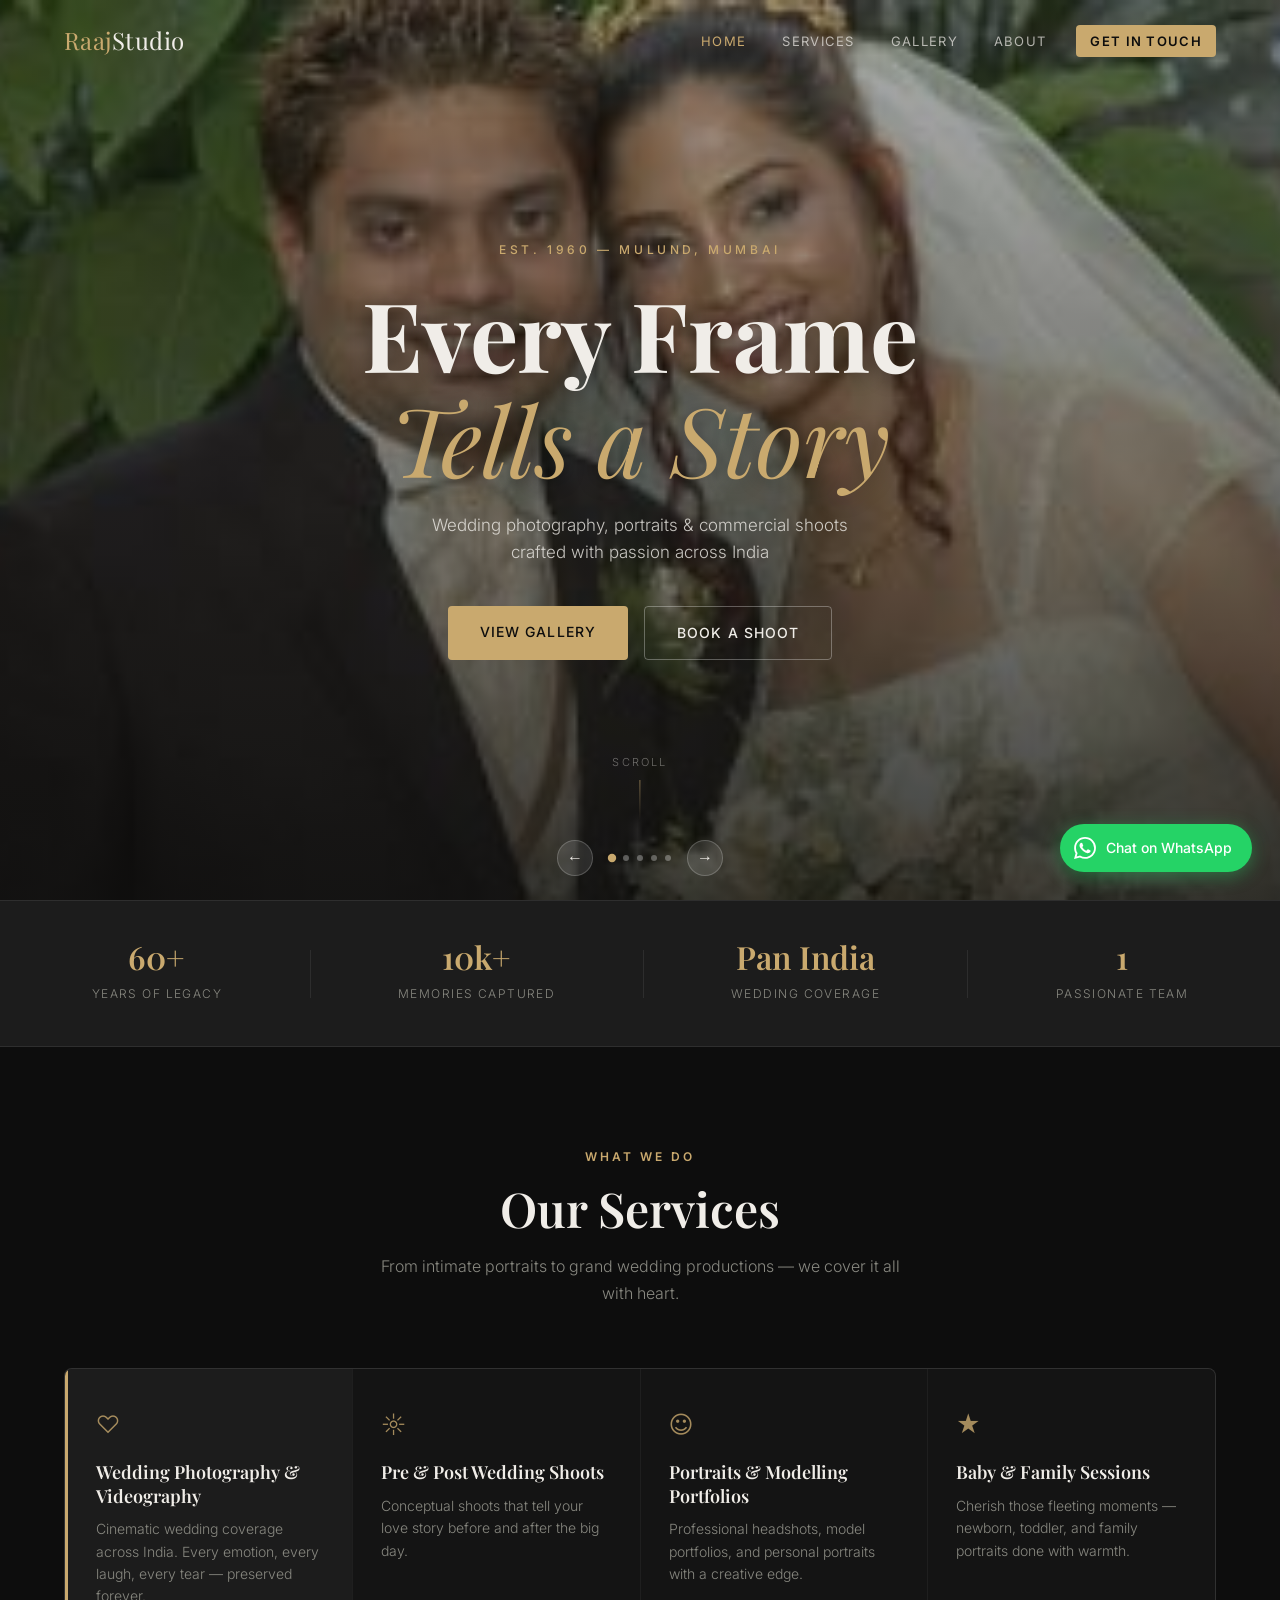
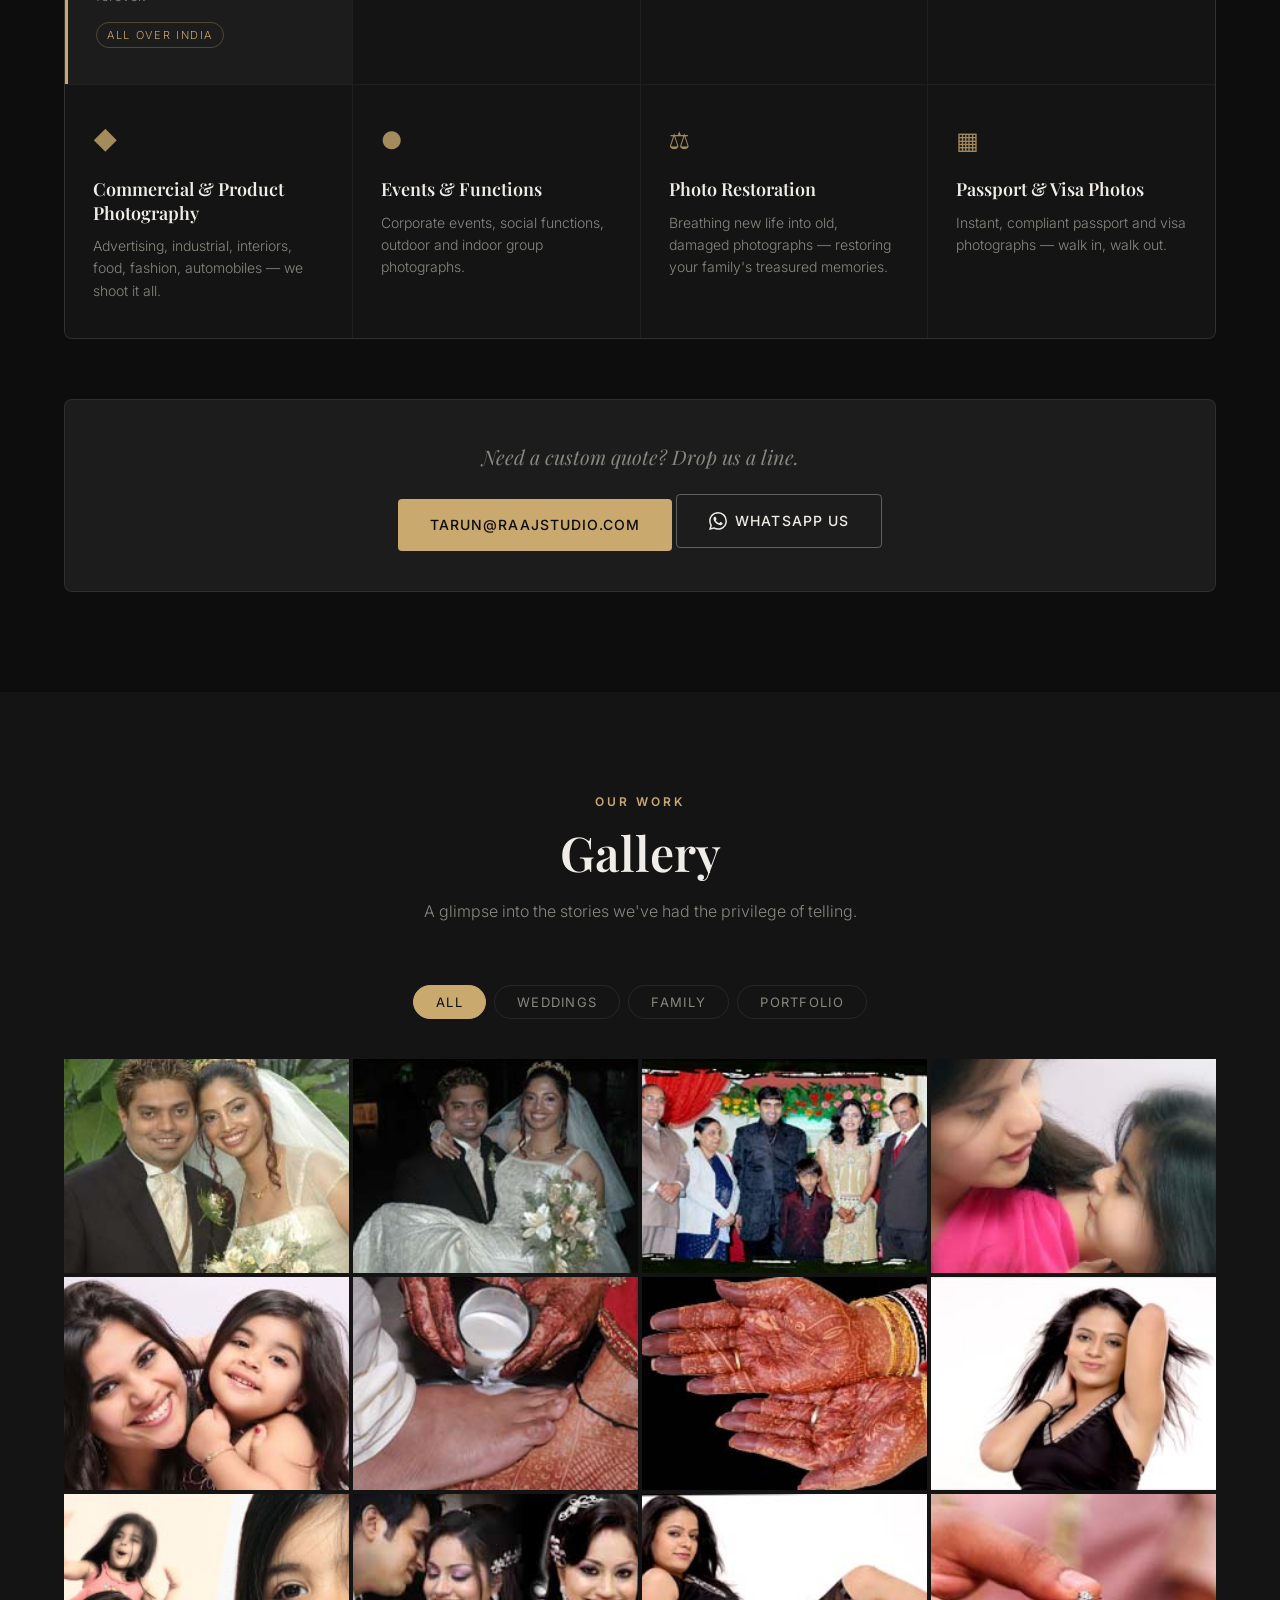
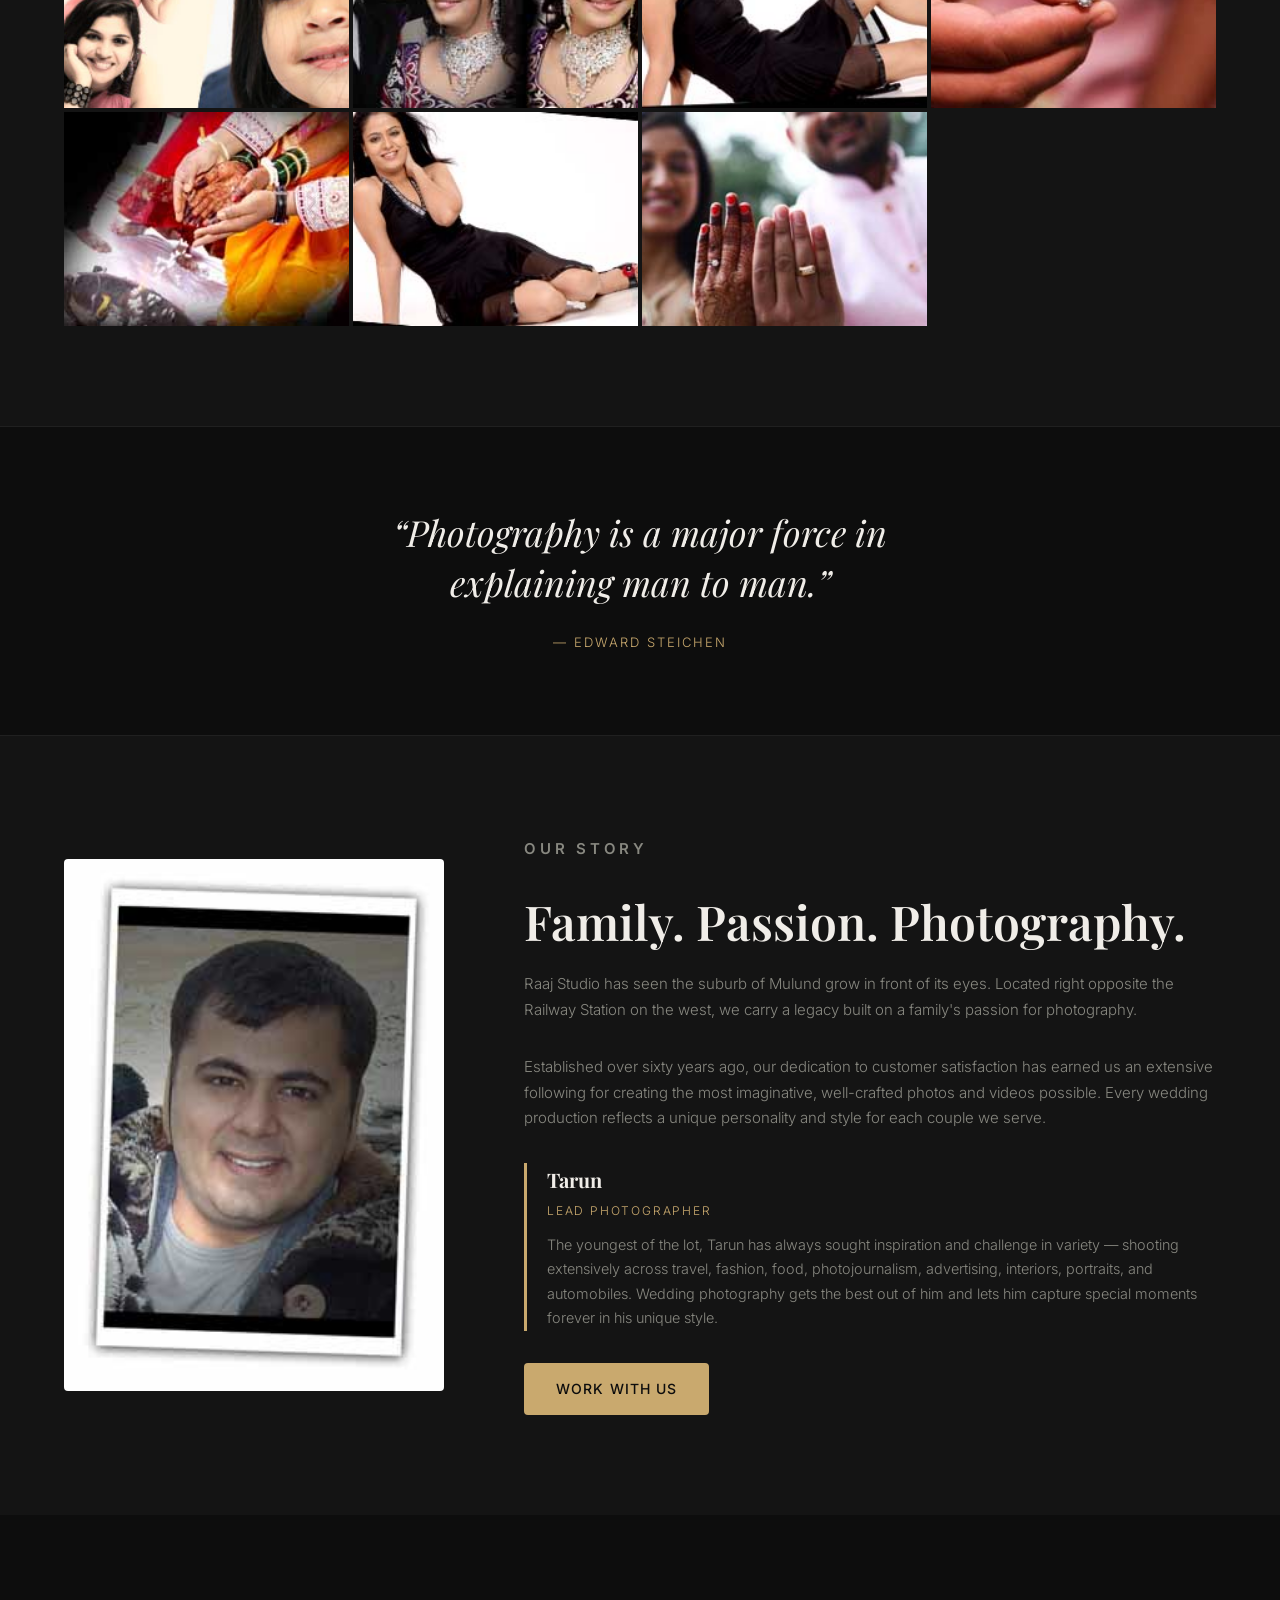
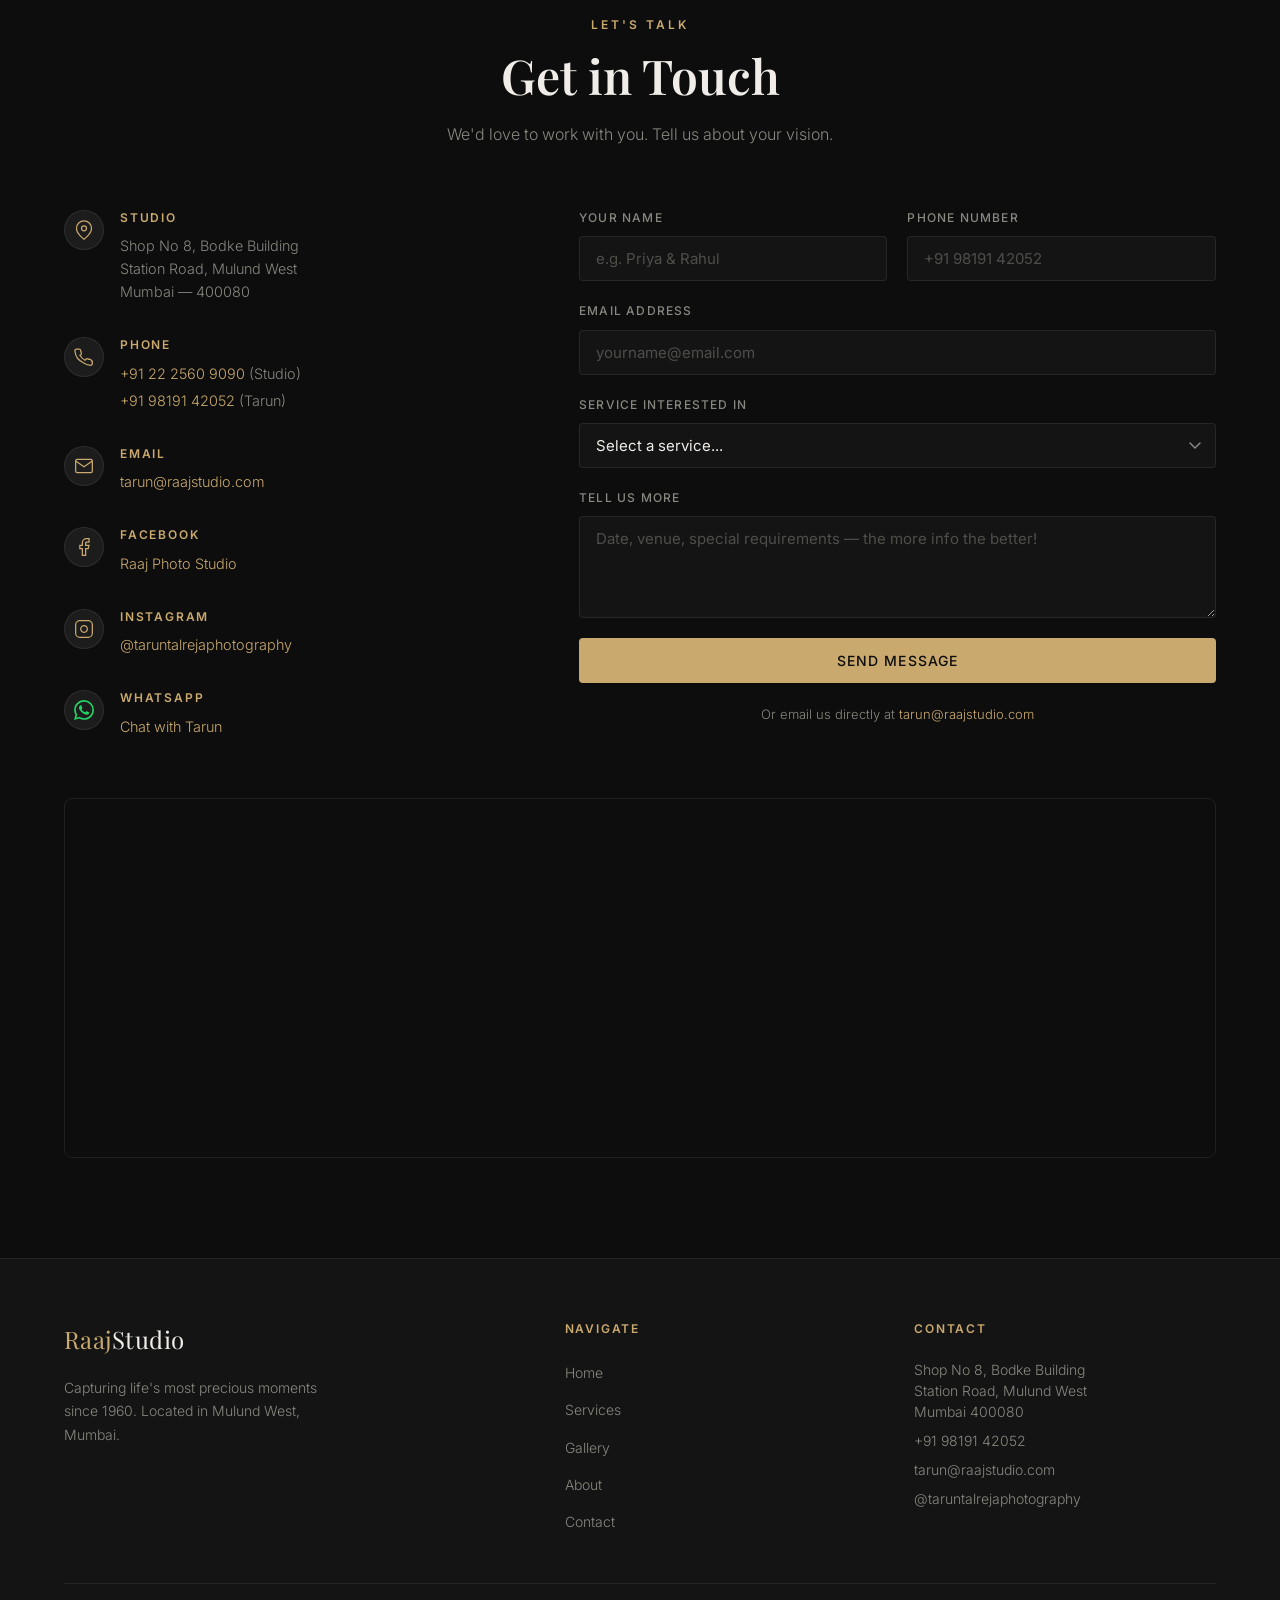
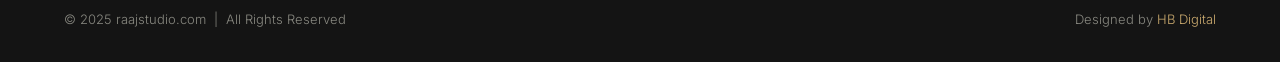
==== commit f0ae879e: "Add Instagram handle (@taruntalrejaphotography) to contact section and footer" ====
--- a/index.html
+++ b/index.html
@@ -343,6 +343,15 @@
           </div>
           <div class="contact-item">
             <div class="contact-icon">
+              <svg width="20" height="20" viewBox="0 0 24 24" fill="none" stroke="currentColor" stroke-width="1.5"><rect x="2" y="2" width="20" height="20" rx="5" ry="5"/><path d="M16 11.37A4 4 0 1 1 12.63 8 4 4 0 0 1 16 11.37z"/><line x1="17.5" y1="6.5" x2="17.51" y2="6.5"/></svg>
+            </div>
+            <div>
+              <h4>Instagram</h4>
+              <p><a href="https://www.instagram.com/taruntalrejaphotography/" target="_blank" rel="noopener">@taruntalrejaphotography</a></p>
+            </div>
+          </div>
+          <div class="contact-item">
+            <div class="contact-icon">
               <svg width="20" height="20" viewBox="0 0 24 24" fill="#25D366"><path d="M17.472 14.382c-.297-.149-1.758-.867-2.03-.967-.273-.099-.471-.148-.67.15-.197.297-.767.966-.94 1.164-.173.199-.347.223-.644.075-.297-.15-1.255-.463-2.39-1.475-.883-.788-1.48-1.761-1.653-2.059-.173-.297-.018-.458.13-.606.134-.133.298-.347.446-.52.149-.174.198-.298.298-.497.099-.198.05-.371-.025-.52-.075-.149-.669-1.612-.916-2.207-.242-.579-.487-.5-.669-.51-.173-.008-.371-.01-.57-.01-.198 0-.52.074-.792.372-.272.297-1.04 1.016-1.04 2.479 0 1.462 1.065 2.875 1.213 3.074.149.198 2.096 3.2 5.077 4.487.709.306 1.262.489 1.694.625.712.227 1.36.195 1.871.118.571-.085 1.758-.719 2.006-1.413.248-.694.248-1.289.173-1.413-.074-.124-.272-.198-.57-.347m-5.421 7.403h-.004a9.87 9.87 0 0 1-5.031-1.378l-.361-.214-3.741.982.998-3.648-.235-.374a9.86 9.86 0 0 1-1.51-5.26c.001-5.45 4.436-9.884 9.888-9.884 2.64 0 5.122 1.03 6.988 2.898a9.825 9.825 0 0 1 2.893 6.994c-.003 5.45-4.437 9.884-9.885 9.884m8.413-18.297A11.815 11.815 0 0 0 12.05 0C5.495 0 .16 5.335.157 11.892c0 2.096.547 4.142 1.588 5.945L.057 24l6.305-1.654a11.882 11.882 0 0 0 5.683 1.448h.005c6.554 0 11.89-5.335 11.893-11.893a11.821 11.821 0 0 0-3.48-8.413Z"/></svg>
             </div>
             <div>
@@ -426,6 +435,7 @@
           <p>Shop No 8, Bodke Building<br>Station Road, Mulund West<br>Mumbai 400080</p>
           <p><a href="tel:+919819142052">+91 98191 42052</a></p>
           <p><a href="mailto:tarun@raajstudio.com">tarun@raajstudio.com</a></p>
+          <p><a href="https://www.instagram.com/taruntalrejaphotography/" target="_blank" rel="noopener">@taruntalrejaphotography</a></p>
         </div>
       </div>
       <div class="footer-bottom">
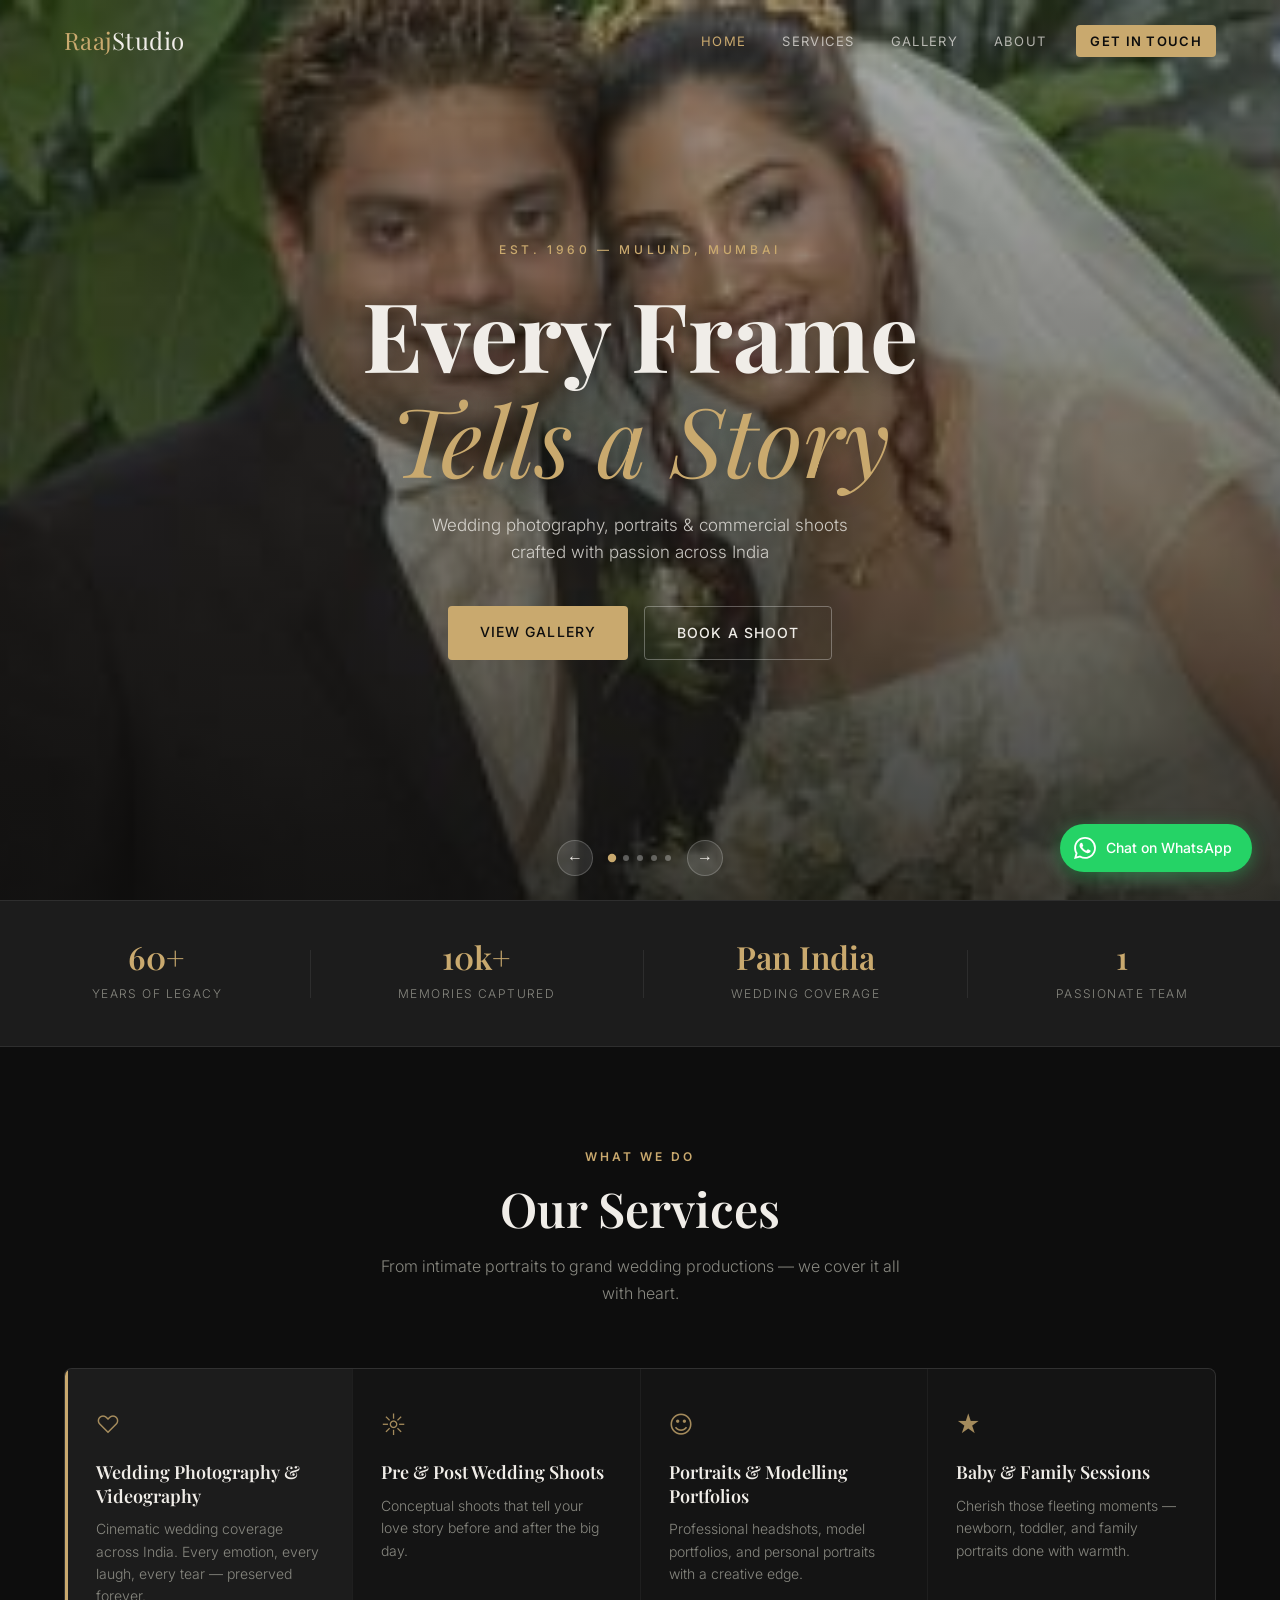
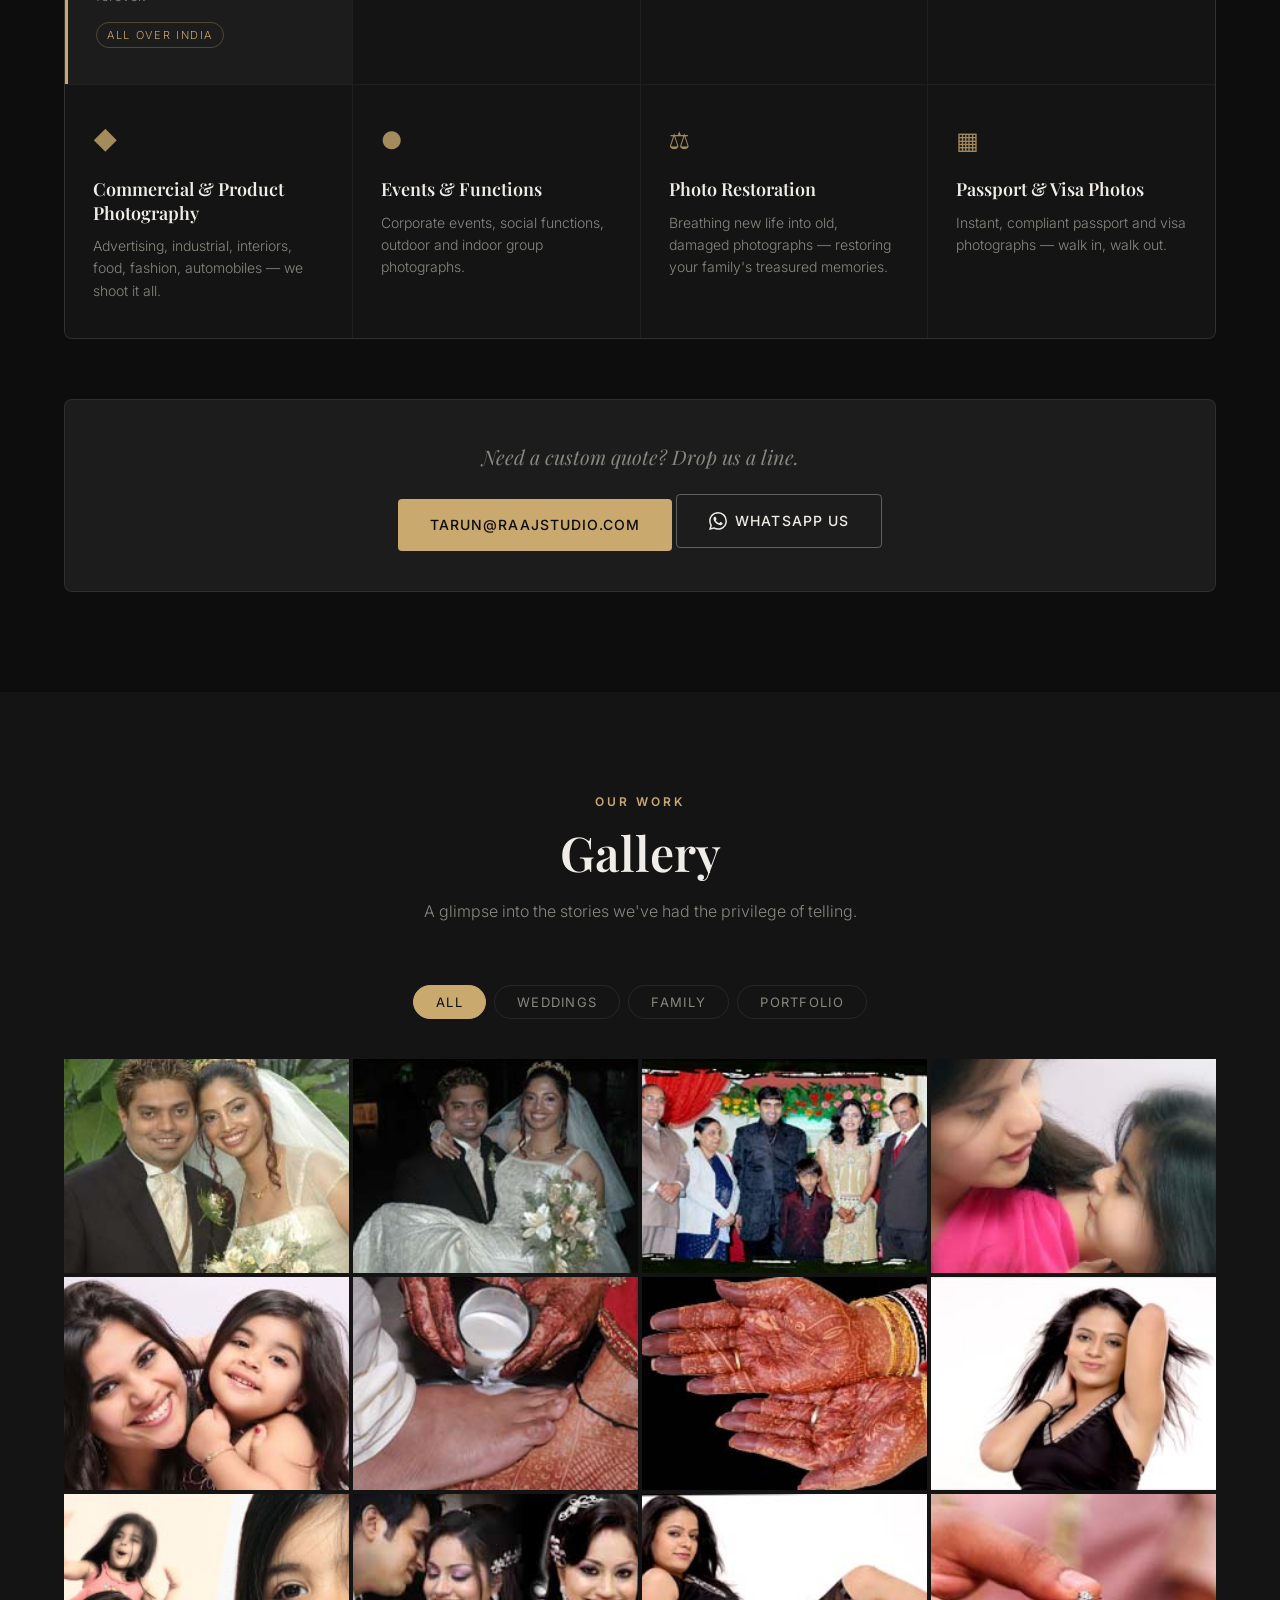
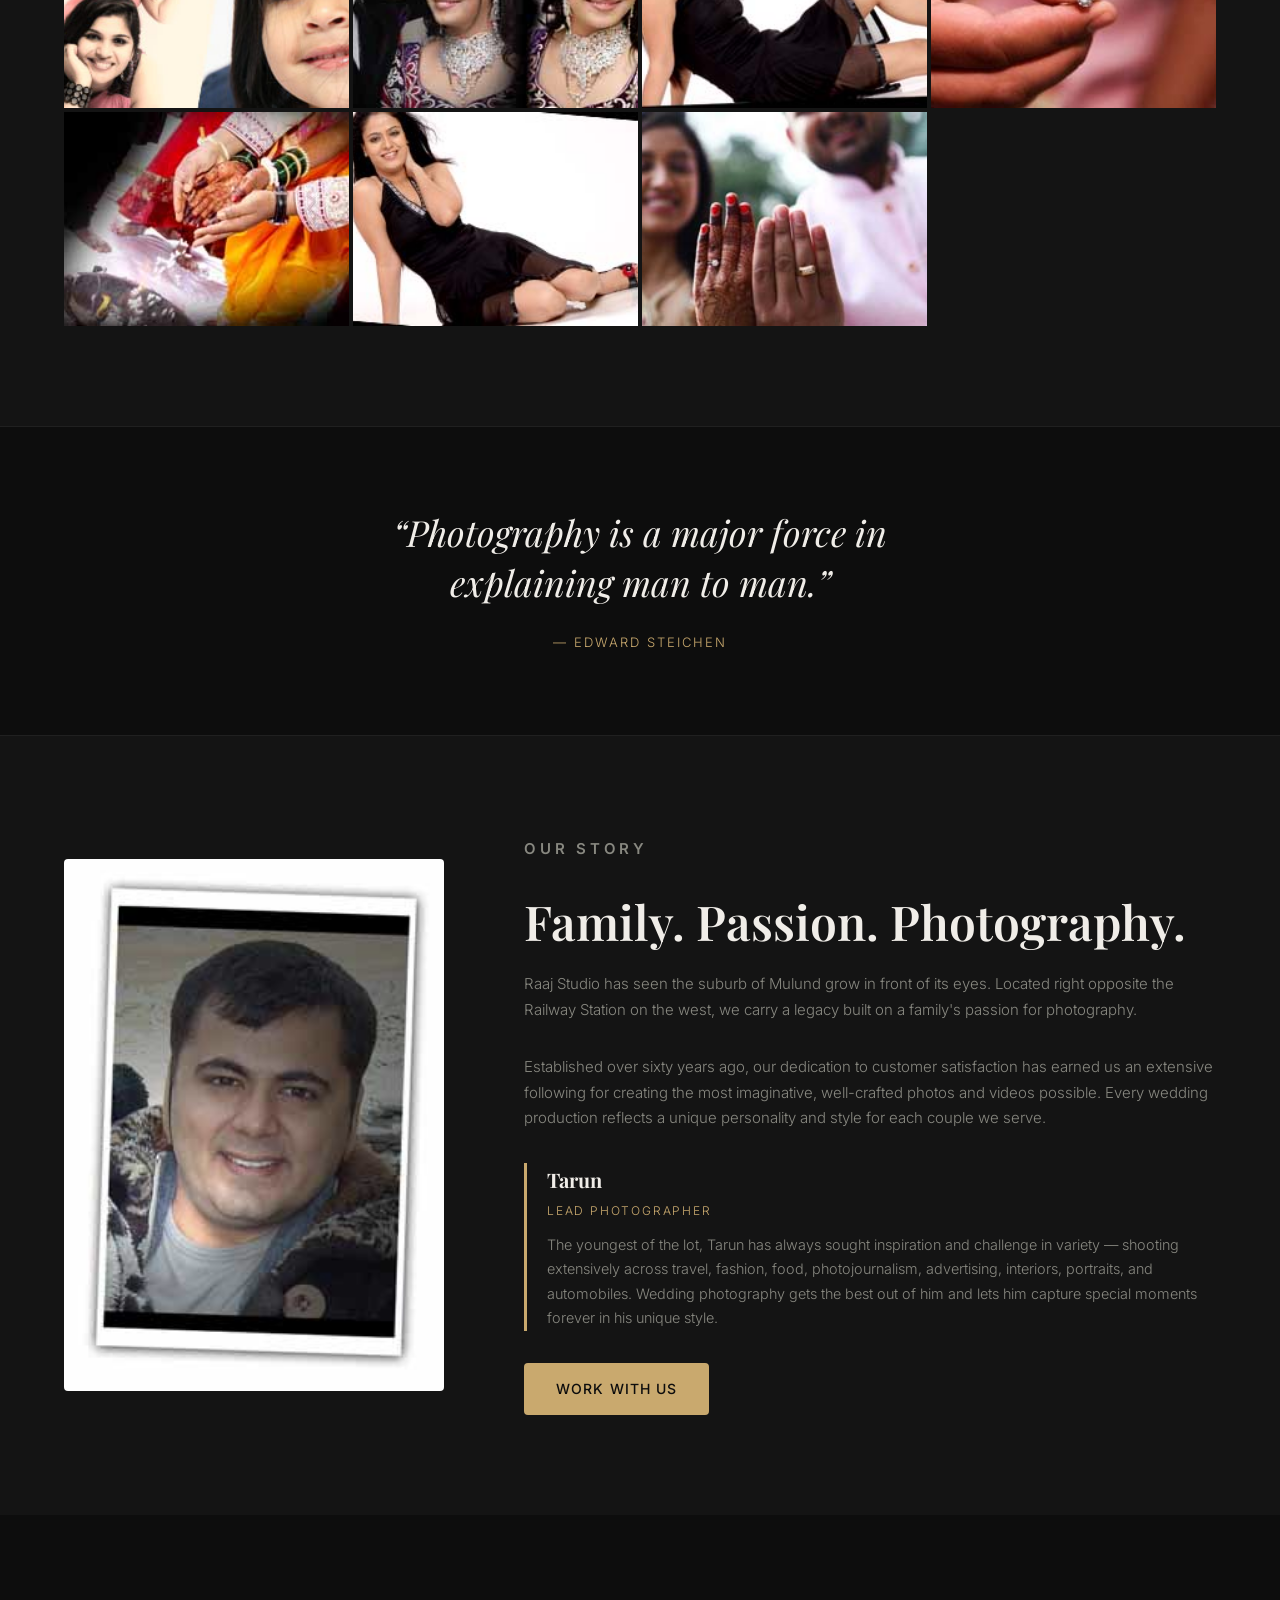
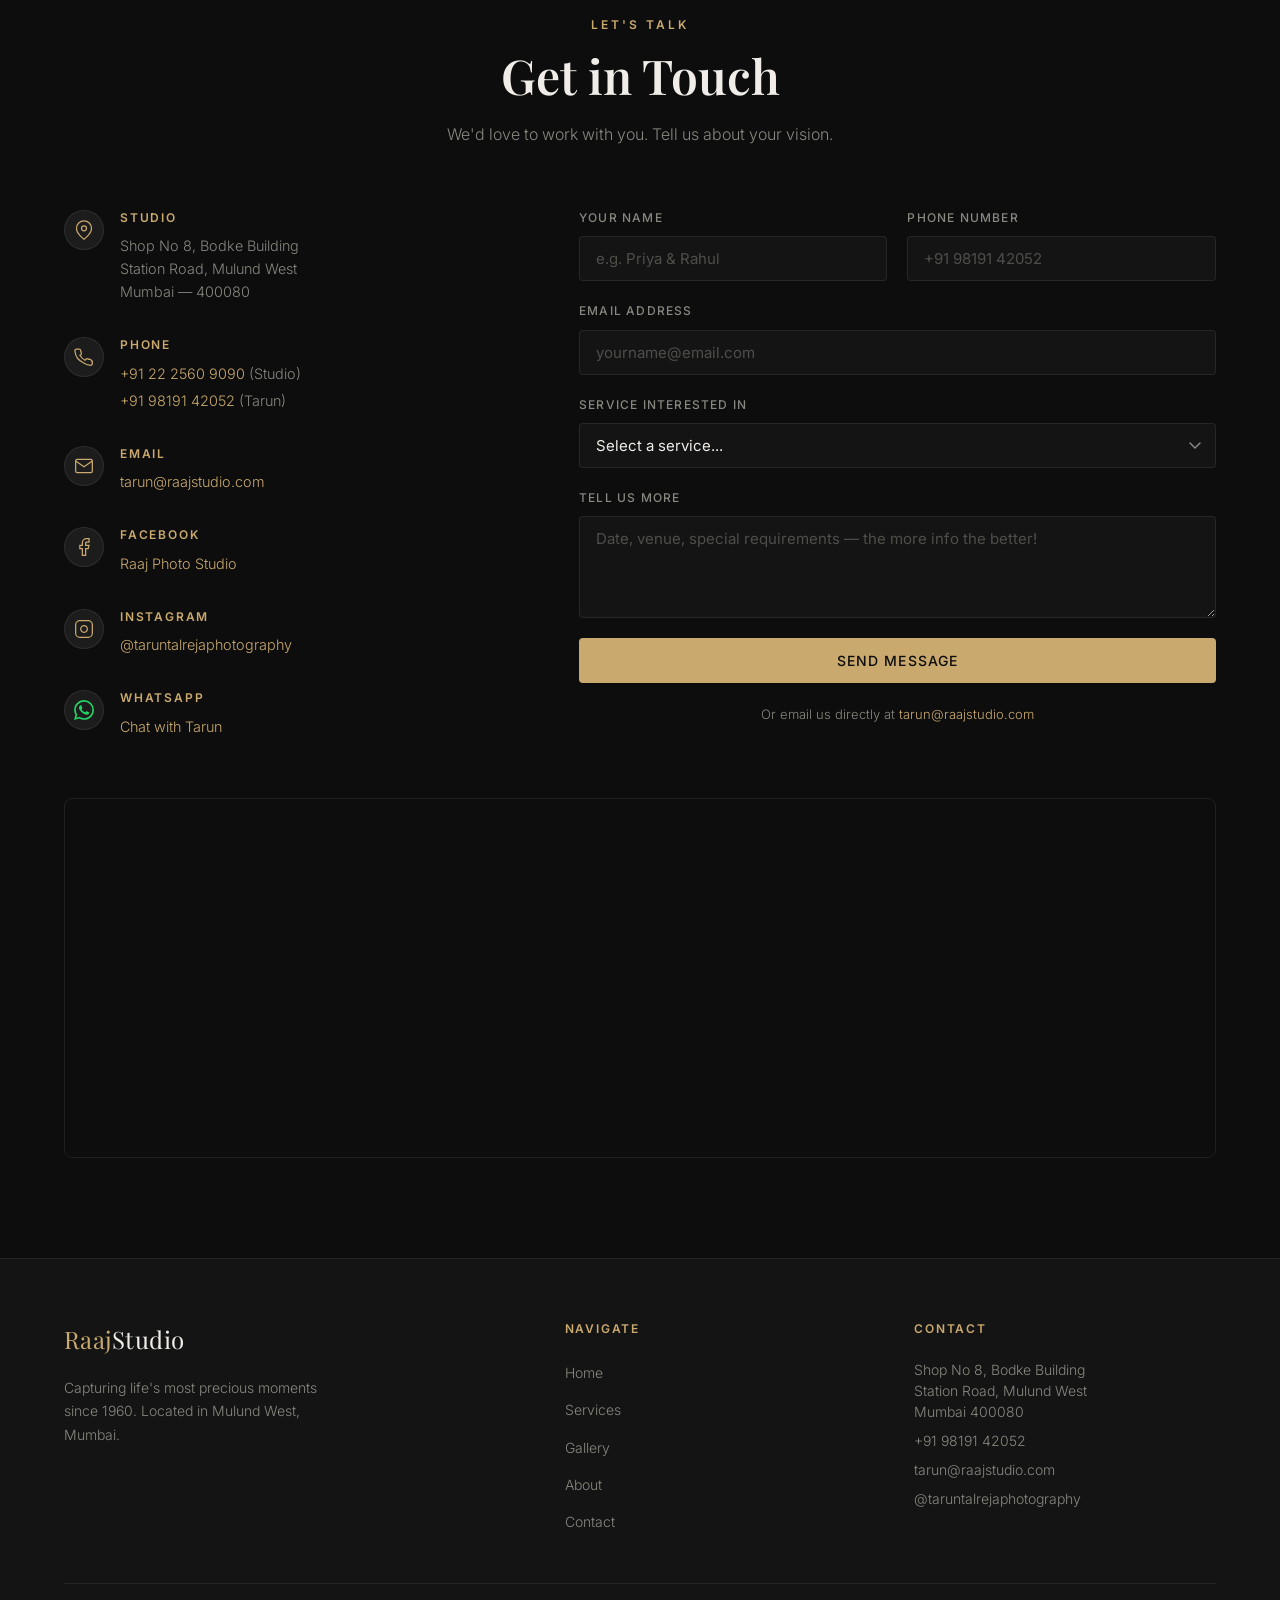
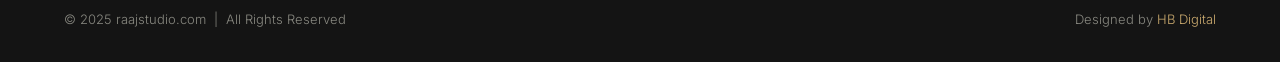
==== commit f6338c21: "Remove scroll hint element causing visual overlap with gold strip" ====
--- a/index.html
+++ b/index.html
@@ -81,10 +81,6 @@
         <a href="https://wa.me/919819142052?text=Hi%20Raaj%20Studio!%20I%27d%20like%20to%20book%20a%20shoot." class="btn btn-outline" target="_blank" rel="noopener">Book a Shoot</a>
       </div>
     </div>
-    <div class="hero-scroll-hint">
-      <span>Scroll</span>
-      <div class="scroll-line"></div>
-    </div>
     <div class="hero-nav">
       <button class="hero-prev" id="heroPrev" aria-label="Previous slide">&#8592;</button>
       <div class="hero-dots" id="heroDots"></div>
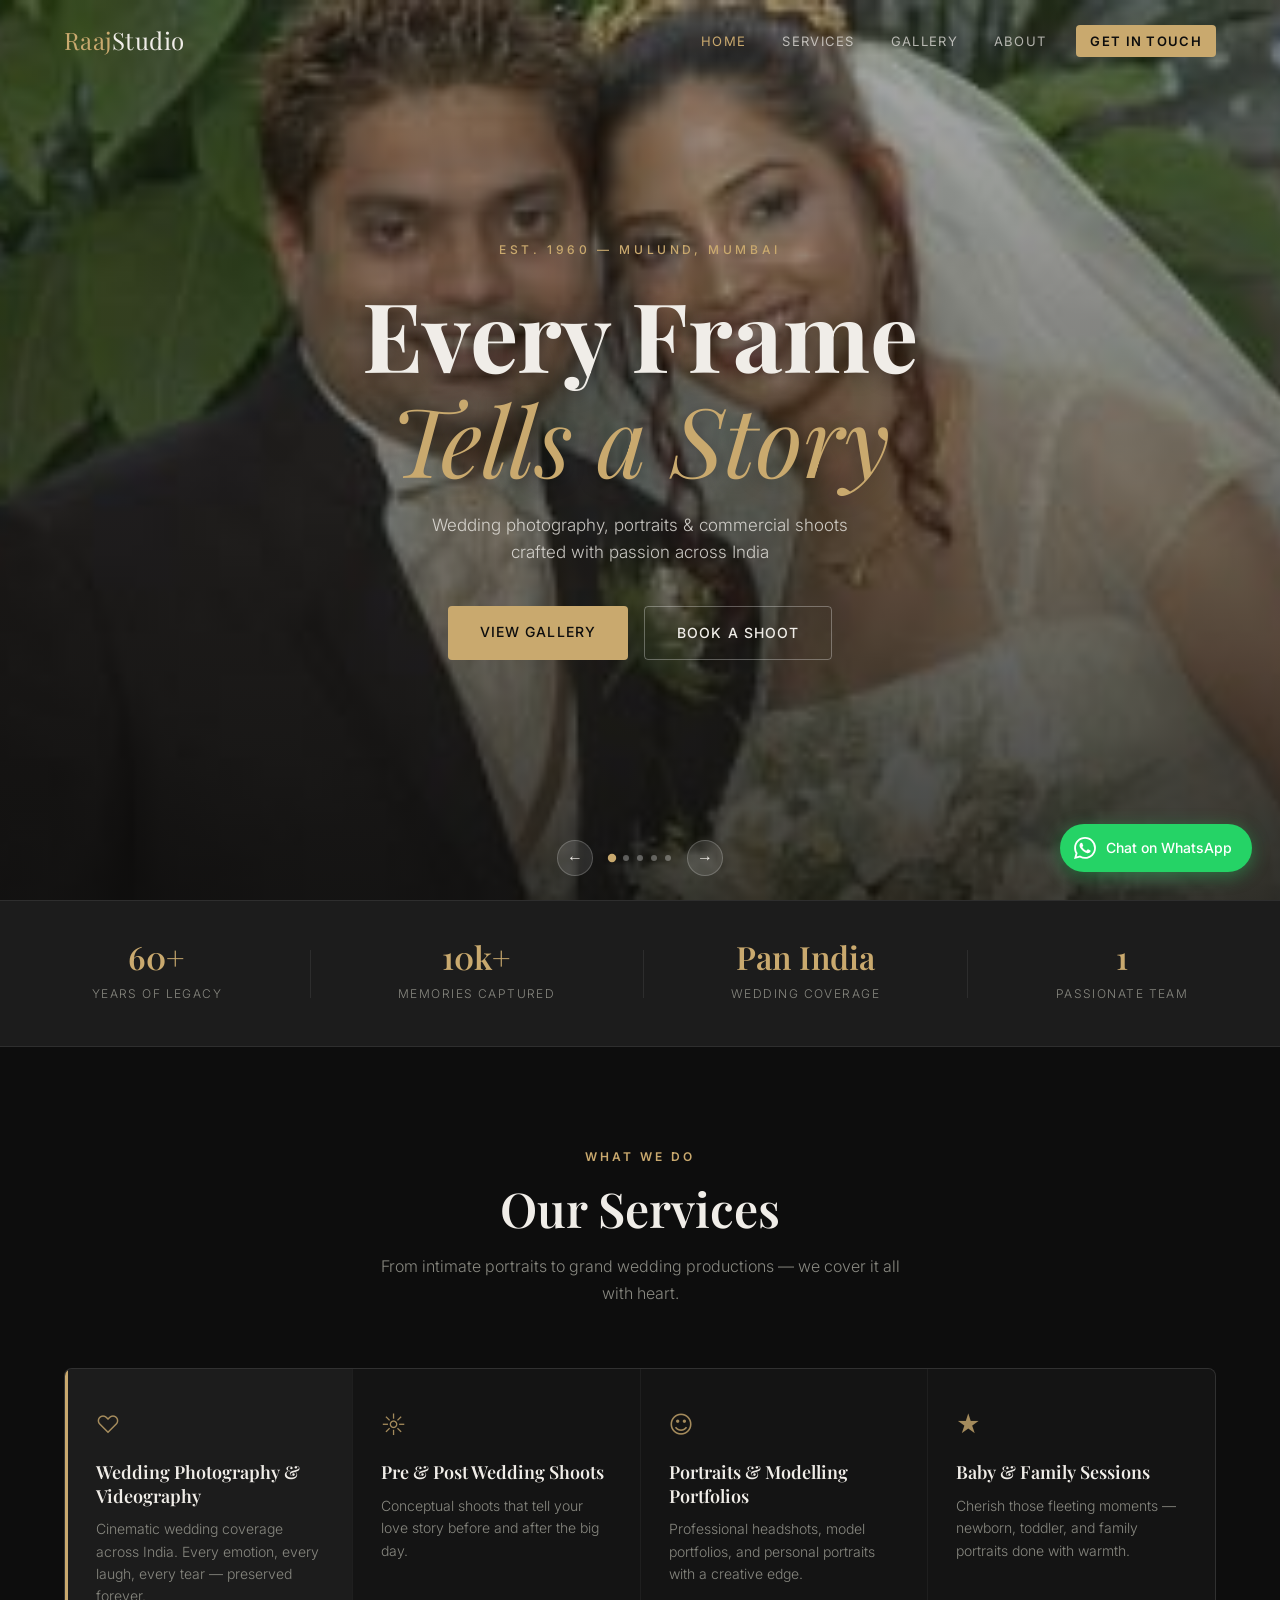
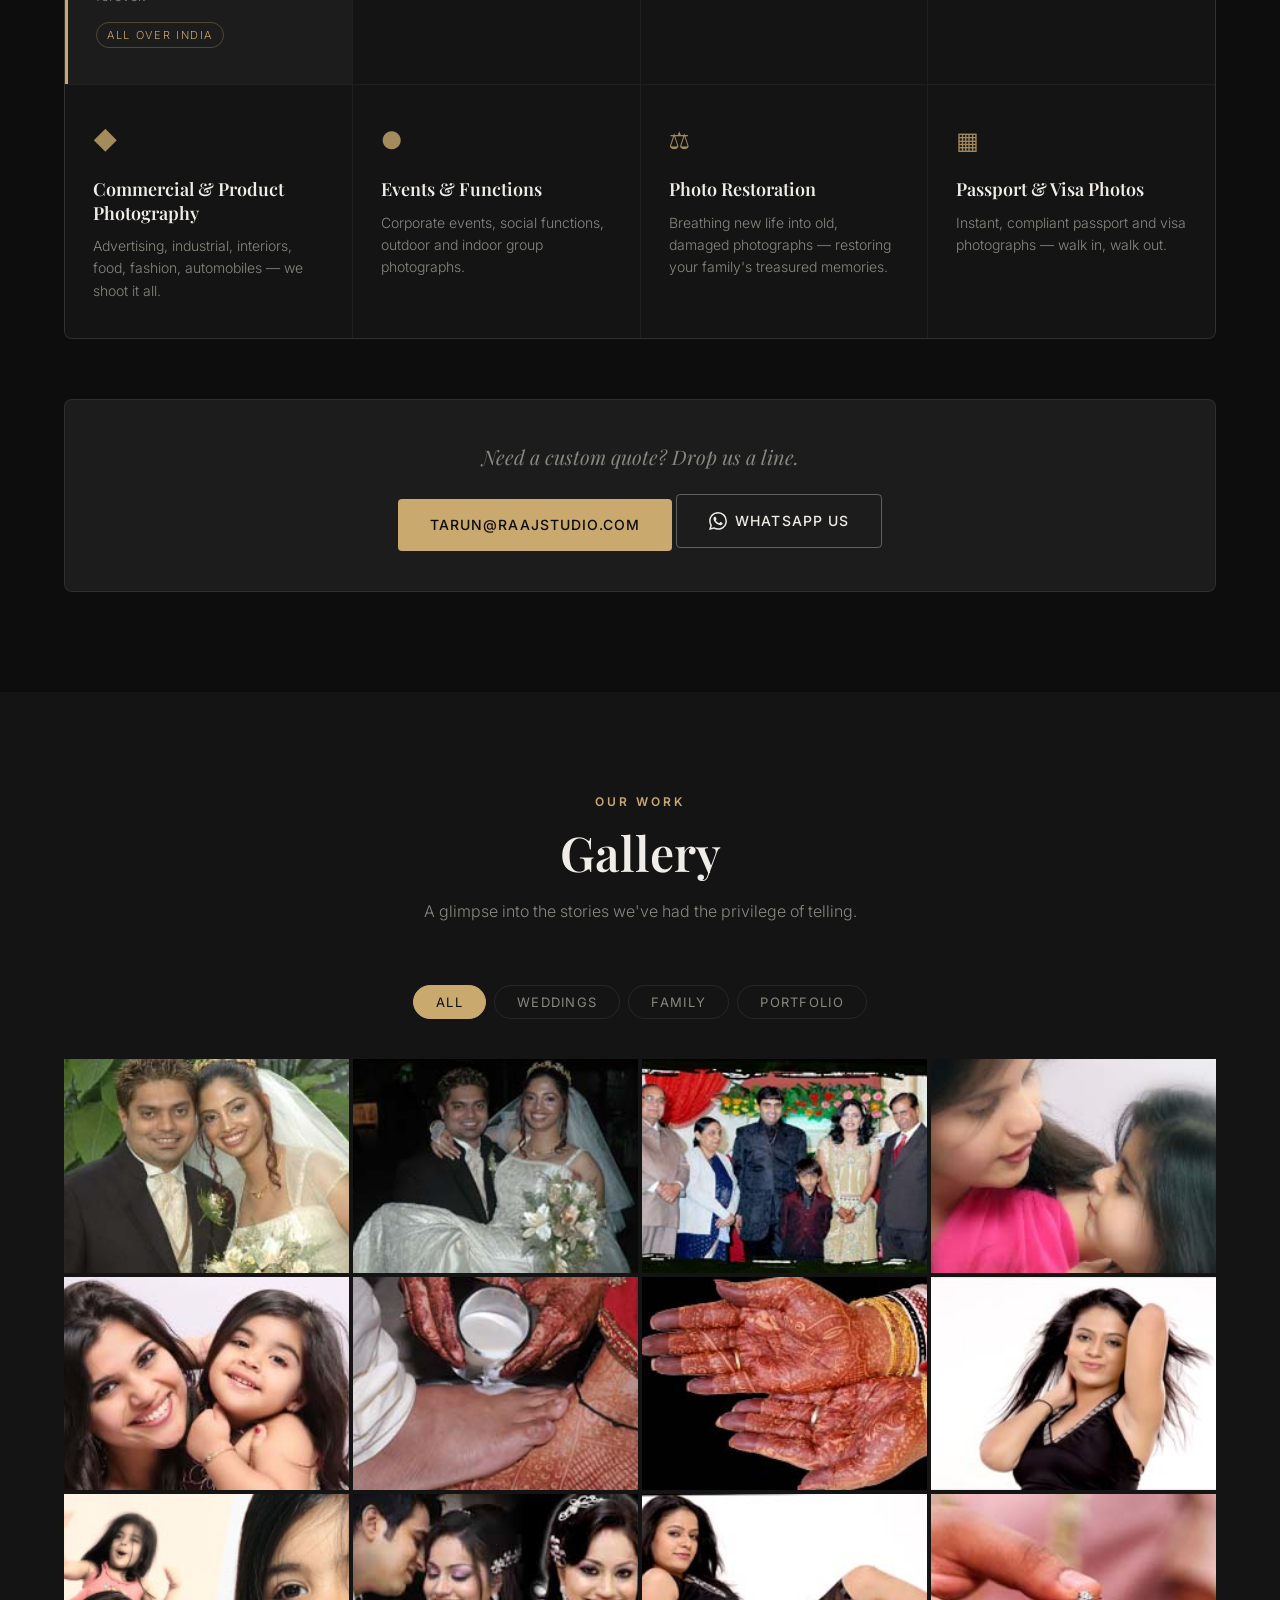
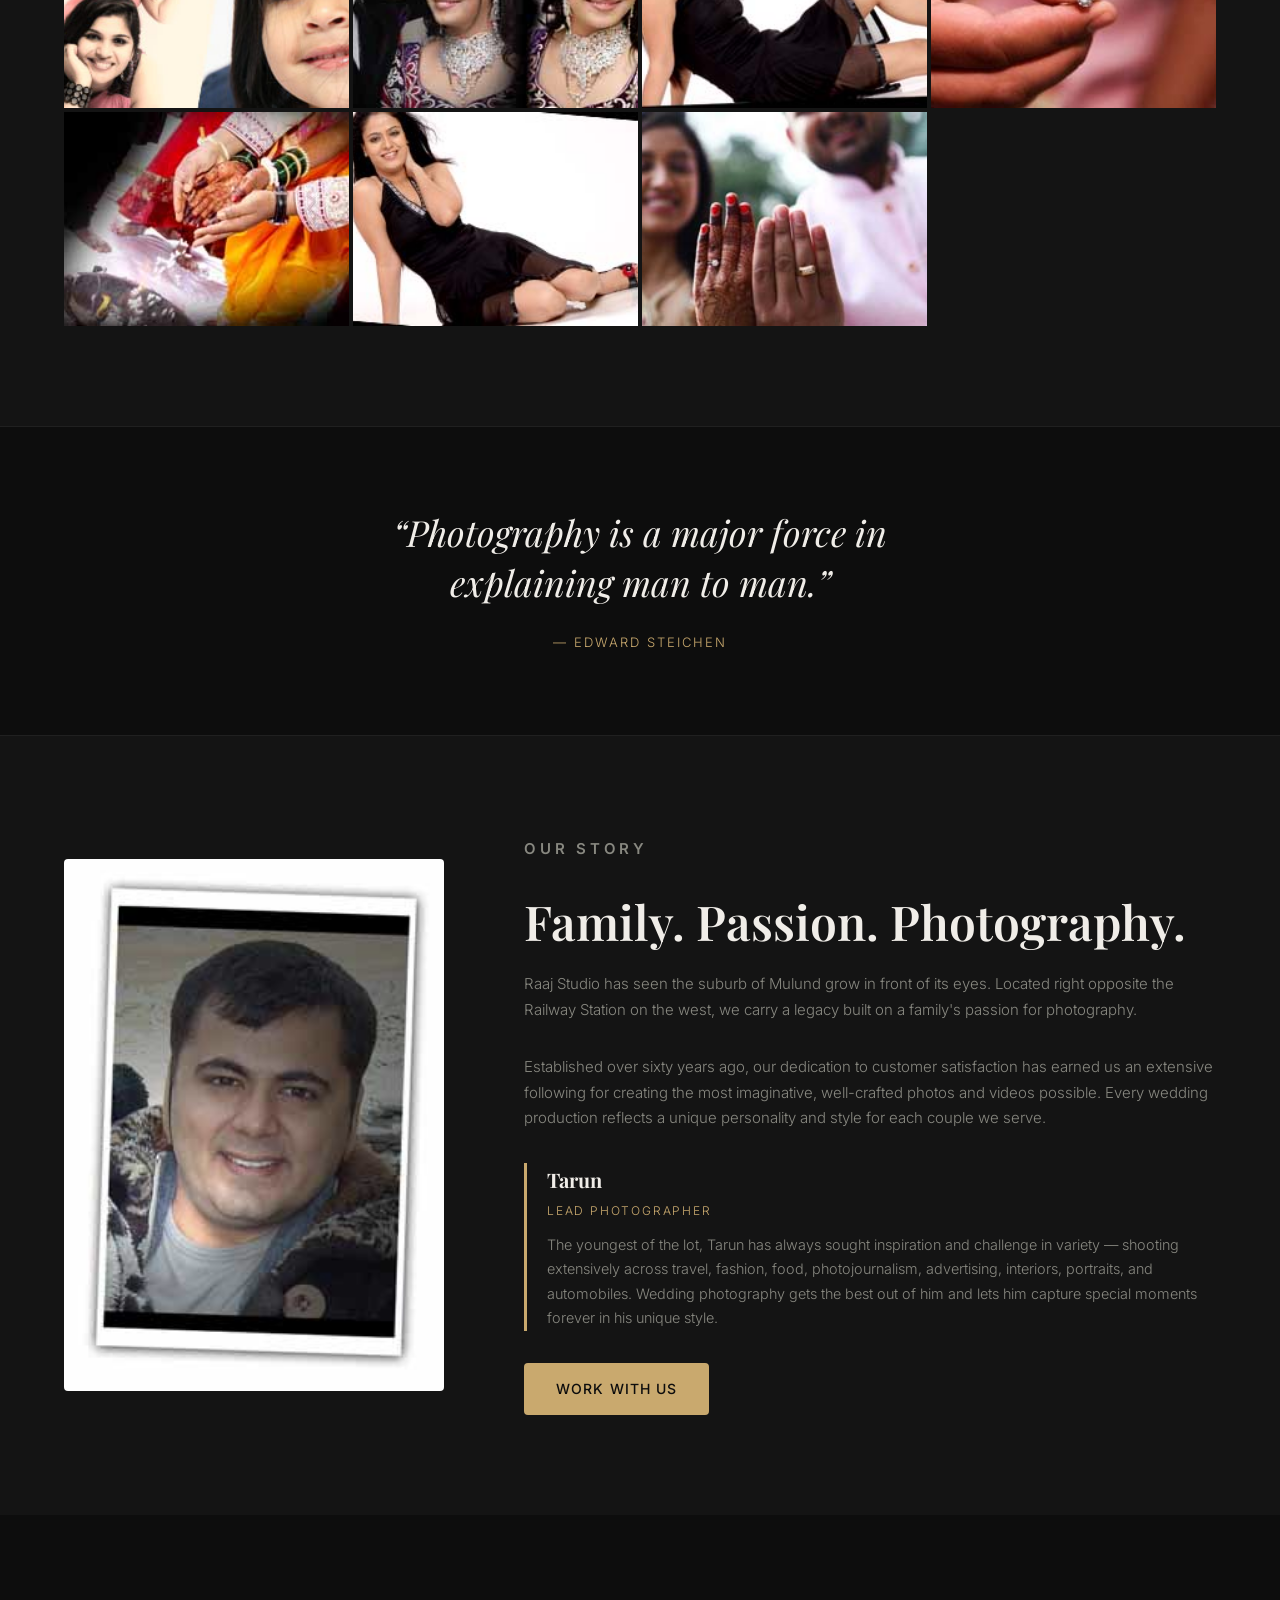
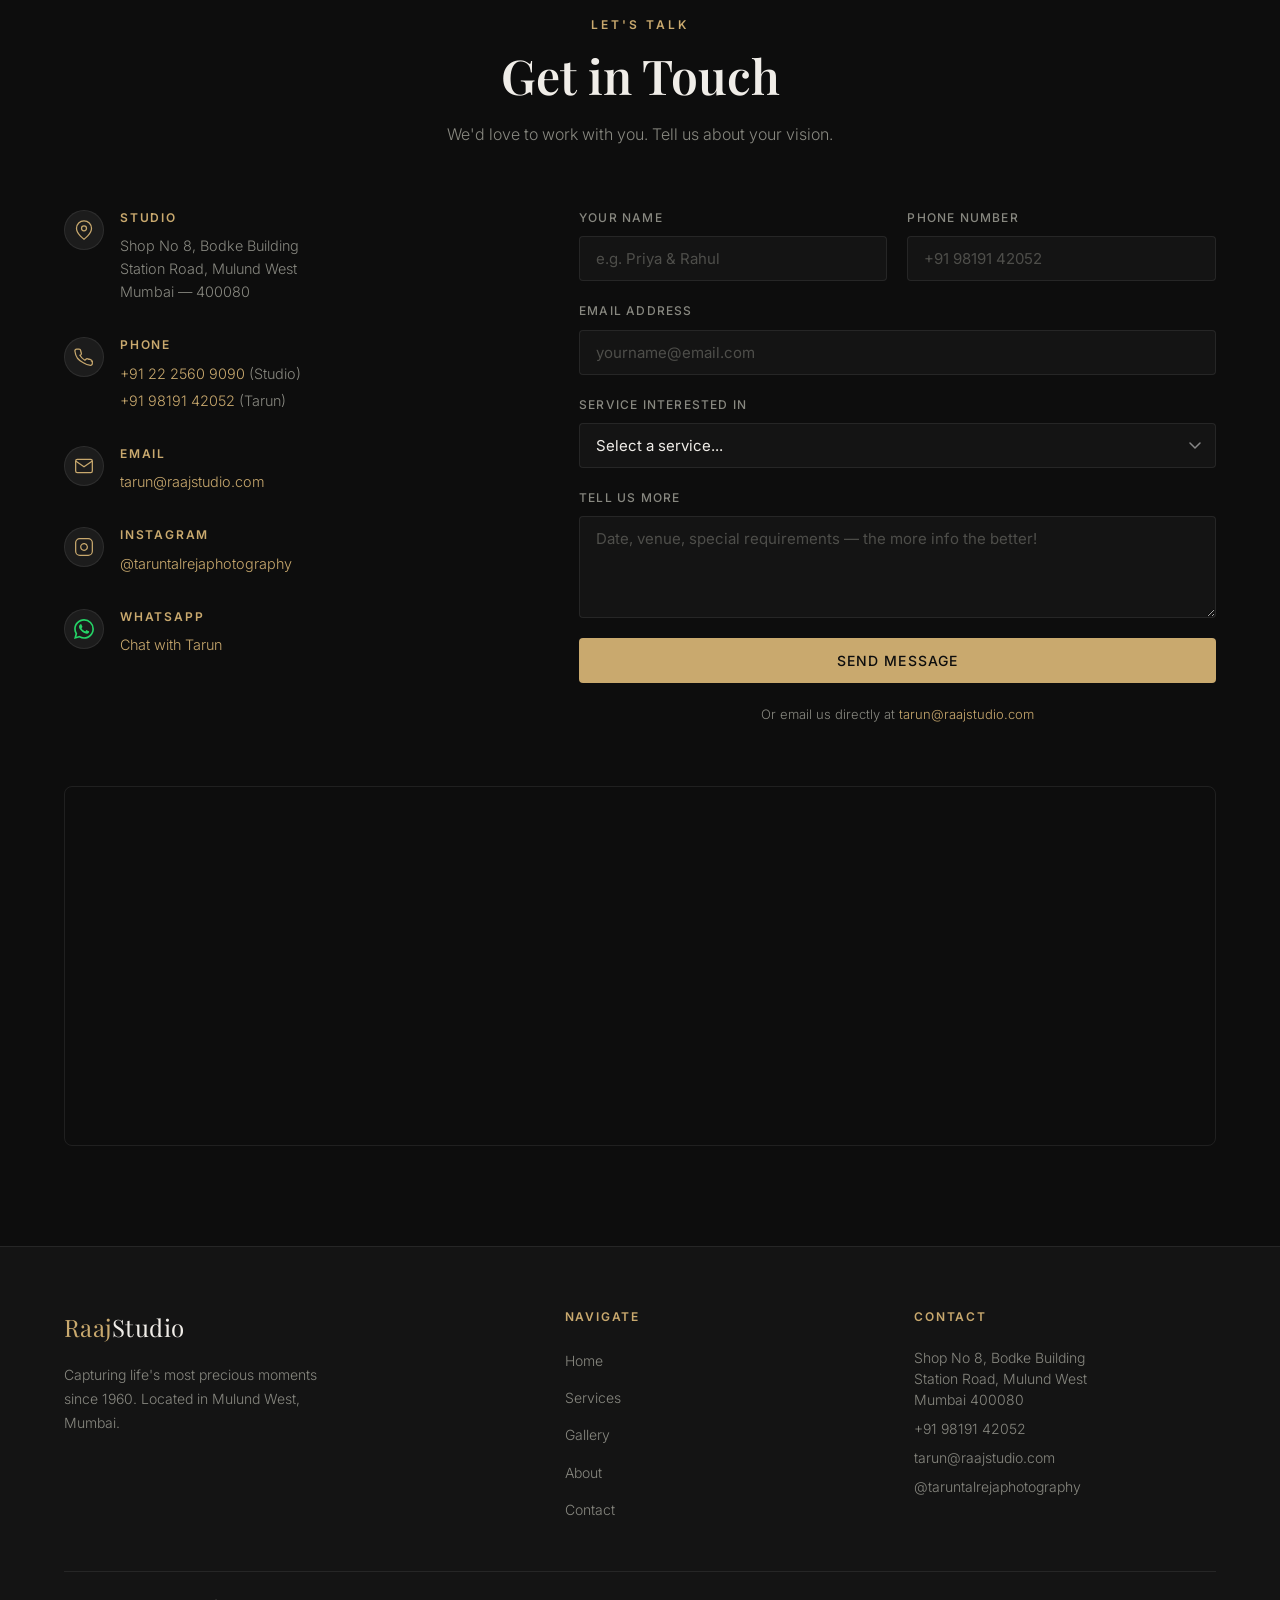
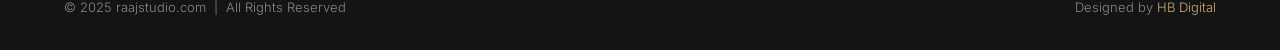
==== commit 2da6be08: "Remove Facebook handle from contact section" ====
--- a/index.html
+++ b/index.html
@@ -330,15 +330,6 @@
           </div>
           <div class="contact-item">
             <div class="contact-icon">
-              <svg width="20" height="20" viewBox="0 0 24 24" fill="none" stroke="currentColor" stroke-width="1.5"><path d="M18 2h-3a5 5 0 0 0-5 5v3H7v4h3v8h4v-8h3l1-4h-4V7a1 1 0 0 1 1-1h3z"/></svg>
-            </div>
-            <div>
-              <h4>Facebook</h4>
-              <p><a href="https://www.facebook.com/pages/Raaj-Photo-Studio/147348845333962" target="_blank" rel="noopener">Raaj Photo Studio</a></p>
-            </div>
-          </div>
-          <div class="contact-item">
-            <div class="contact-icon">
               <svg width="20" height="20" viewBox="0 0 24 24" fill="none" stroke="currentColor" stroke-width="1.5"><rect x="2" y="2" width="20" height="20" rx="5" ry="5"/><path d="M16 11.37A4 4 0 1 1 12.63 8 4 4 0 0 1 16 11.37z"/><line x1="17.5" y1="6.5" x2="17.51" y2="6.5"/></svg>
             </div>
             <div>
